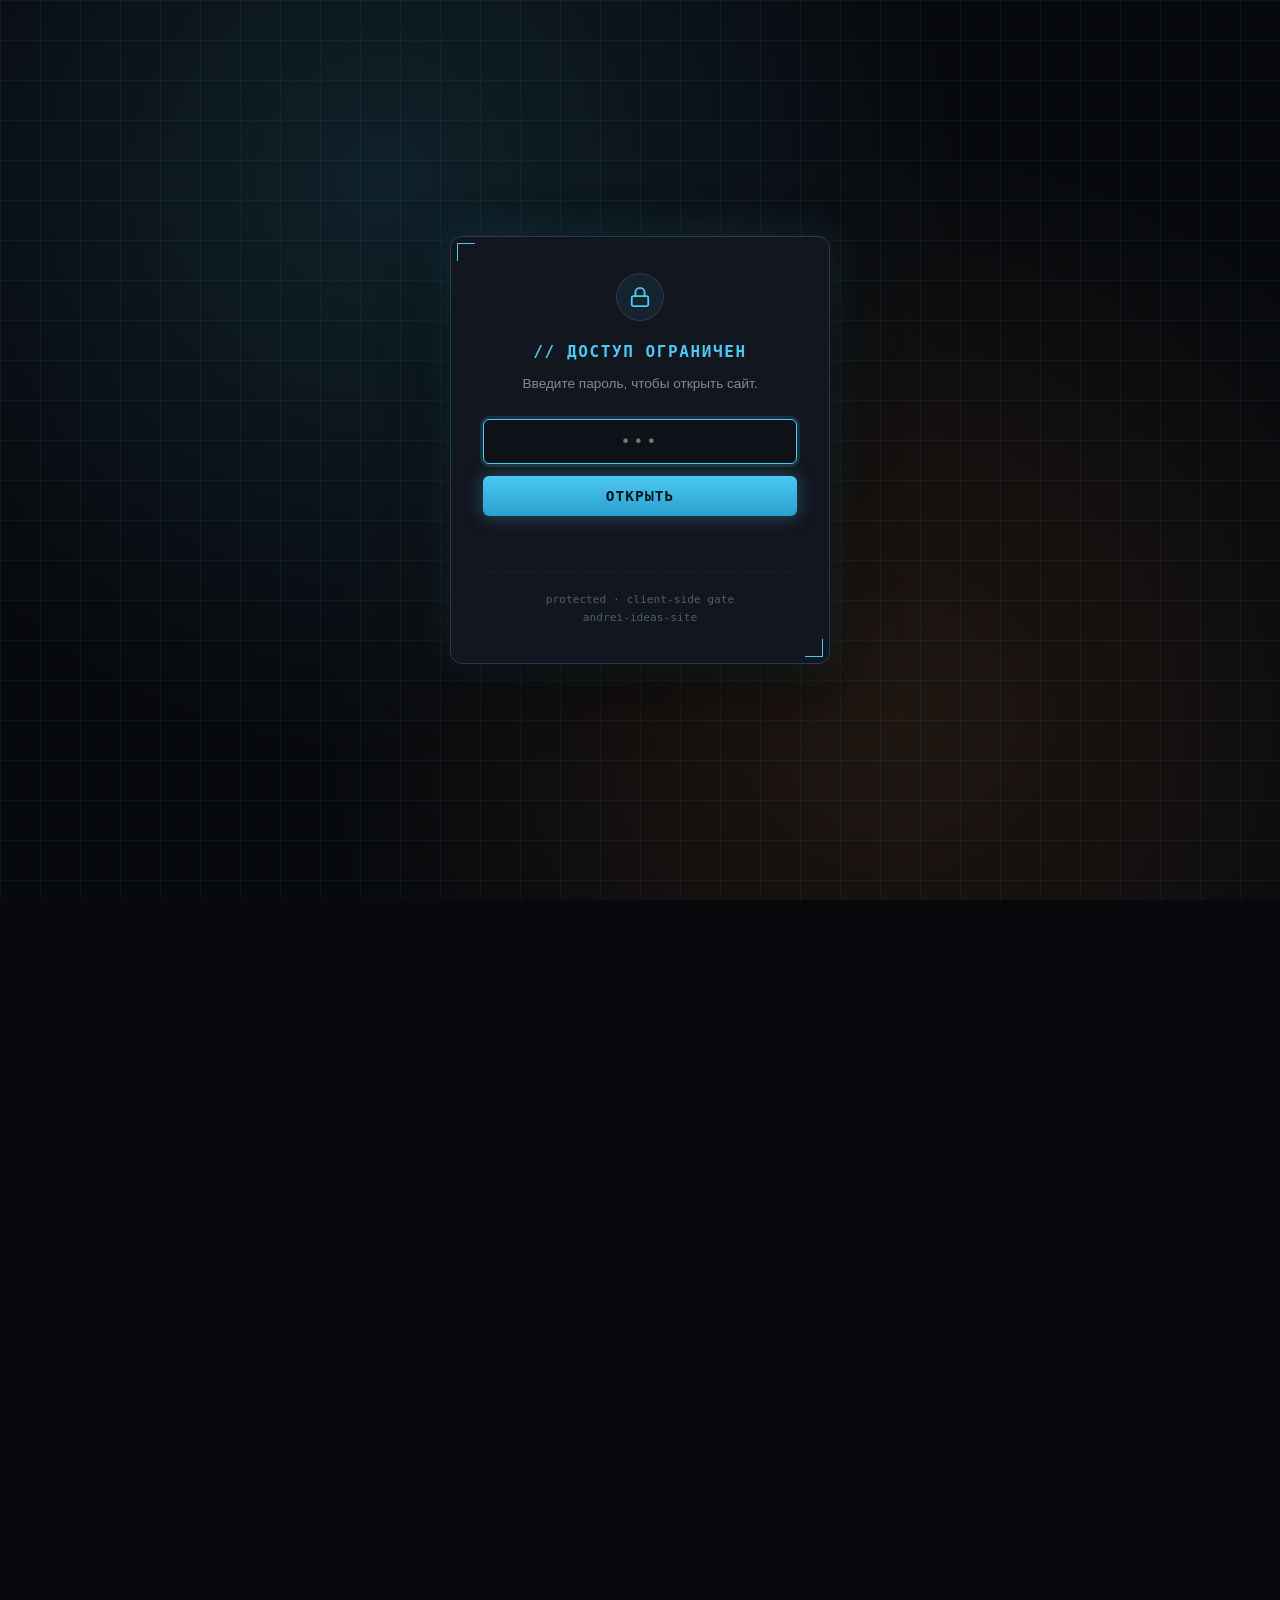
==== ideas/rubber-letters.html @ 8922880e "Initial public rubber letters site" ====
<!DOCTYPE html>
<html lang="ru">
<head>
<meta charset="UTF-8">
<meta name="viewport" content="width=device-width, initial-scale=1.0">
<title>Антивандальные резиновые световые буквы для вывесок</title>
<meta name="description" content="Изготовление белых резиновых световых букв для наружной и внутренней рекламы. Антивандальная конструкция, RGB-подсветка, разные типы резины под задачу.">
<link rel="stylesheet" href="../assets/css/main.css">
<link rel="stylesheet" href="../assets/css/lock.css">
<style>
  .product-hero { padding: 72px 24px 42px; text-align: left; }
  .product-hero .hero-inner { display: grid; grid-template-columns: minmax(0, 1.05fr) minmax(320px, .95fr); gap: 40px; align-items: center; }
  .eyebrow { font-family: var(--mono); color: var(--accent); letter-spacing: .14em; text-transform: uppercase; font-size: .78rem; margin-bottom: 18px; }
  .product-hero h1 { text-align: left; font-size: clamp(2.1rem, 5vw, 4.4rem); }
  .lead { color: var(--text-dim); font-size: 1.12rem; max-width: 720px; }
  .cta-row { display:flex; flex-wrap:wrap; gap: 12px; margin-top: 28px; }
  .btn { display:inline-flex; align-items:center; justify-content:center; padding: 12px 18px; border-radius: 10px; border: 1px solid var(--line-strong); font-family: var(--mono); font-size:.88rem; }
  .btn-primary { color:#061018; background: var(--accent); box-shadow: 0 0 26px var(--accent-glow); font-weight: 700; }
  .btn-secondary { color: var(--text); background: var(--bg-card); }
  .letter-demo { position: relative; min-height: 390px; border: 1px solid var(--line-strong); border-radius: 18px; overflow: hidden; background: radial-gradient(circle at 50% 35%, rgba(76,201,240,.22), transparent 28%), linear-gradient(145deg, #0b1119, #090b10); box-shadow: inset 0 0 60px rgba(255,255,255,.04); }
  .letter-demo::before { content:""; position:absolute; inset:0; background-image: linear-gradient(rgba(255,255,255,.04) 1px, transparent 1px), linear-gradient(90deg, rgba(255,255,255,.04) 1px, transparent 1px); background-size: 28px 28px; }
  .rubber-word { position:absolute; inset: 40px 24px auto; text-align:center; font-family: var(--mono); font-size: clamp(4rem, 11vw, 8.8rem); font-weight:900; letter-spacing: -.10em; color:#f3f6f7; text-shadow: 0 0 12px #fff, 0 0 28px #4cc9f0, 0 0 58px #8a2be2; filter: drop-shadow(0 22px 22px rgba(0,0,0,.55)); animation: hue 9s linear infinite; }
  @keyframes hue { from { filter: hue-rotate(0deg) drop-shadow(0 22px 22px rgba(0,0,0,.55)); } to { filter: hue-rotate(360deg) drop-shadow(0 22px 22px rgba(0,0,0,.55)); } }
  .impact-tags { position:absolute; left:22px; right:22px; bottom:22px; display:grid; grid-template-columns: repeat(3, 1fr); gap:10px; }
  .impact-tags span { background: rgba(7,9,13,.72); border:1px solid var(--line-strong); border-radius: 10px; padding: 10px; color: var(--text-dim); font-family: var(--mono); font-size:.78rem; text-align:center; }
  .section-kicker { color: var(--accent-2); font-family: var(--mono); font-size:.8rem; letter-spacing:.12em; text-transform:uppercase; }
  .feature-grid { display:grid; grid-template-columns: repeat(3, minmax(0,1fr)); gap:18px; }
  .feature-card, .process-card, .use-card { background: var(--bg-card); border:1px solid var(--line); border-radius: 14px; padding: 22px; }
  .feature-card h3, .process-card h3, .use-card h3 { margin-top:0; font-family: var(--mono); color: var(--text); }
  .feature-card p, .process-card p, .use-card p { color: var(--text-dim); margin-bottom:0; }
  .specs { display:grid; grid-template-columns: 1fr 1fr; gap: 18px; }
  .spec-list { list-style:none; padding:0; margin:0; }
  .spec-list li { padding: 13px 0; border-bottom:1px solid var(--line); display:flex; gap:14px; justify-content:space-between; }
  .spec-list strong { color: var(--text); }
  .spec-list span { color: var(--text-dim); text-align:right; }
  .process { counter-reset: step; display:grid; grid-template-columns: repeat(4, minmax(0,1fr)); gap:14px; }
  .process-card::before { counter-increment: step; content: "0" counter(step); display:inline-flex; color: var(--accent); font-family: var(--mono); margin-bottom: 12px; }
  .cta-panel { border:1px solid var(--accent); border-radius:18px; padding:34px; background: linear-gradient(135deg, rgba(76,201,240,.14), rgba(244,140,46,.08)); display:grid; grid-template-columns: 1fr auto; gap:24px; align-items:center; }
  .note { color: var(--text-mute); font-size:.9rem; }
  @media (max-width: 900px) { .product-hero .hero-inner, .specs, .cta-panel { grid-template-columns:1fr; } .feature-grid, .process { grid-template-columns:1fr 1fr; } }
  @media (max-width: 620px) { .feature-grid, .process, .impact-tags { grid-template-columns:1fr; } .letter-demo { min-height:420px; } .rubber-word { font-size:4.4rem; } }
</style>
</head>
<body>
<header class="hero product-hero">
  <div class="hero-corners"></div>
  <div class="hero-inner">
    <div>
      <div class="eyebrow">// наружная реклама · световые буквы · no glass</div>
      <h1>Антивандальные резиновые буквы для вывесок</h1>
      <p class="lead">Белые объёмные буквы из специальной резины с внутренней LED-подсветкой. Днём выглядят чисто и премиально, ночью могут светиться любым цветом — от фирменного белого до динамического RGB.</p>
      <p class="lead">Главное ноу-хау: мягкий или усиленный резиновый корпус вместо хрупкого пластика и стекла. Такие буквы рассчитаны выдерживать удары, град, сосульки и жёсткую уличную эксплуатацию.</p>
      <div class="cta-row">
        <a class="btn btn-primary" href="#request">Рассчитать вывеску</a>
        <a class="btn btn-secondary" href="#features">Посмотреть преимущества</a>
      </div>
    </div>
    <div class="letter-demo" aria-label="Демонстрация светящихся резиновых букв">
      <div class="rubber-word">SIGN</div>
      <div class="impact-tags">
        <span>ударостойко</span>
        <span>гибкая резина</span>
        <span>любой цвет LED</span>
      </div>
    </div>
  </div>
</header>

<nav class="quick-nav">
  <a href="../index.html">← идеи</a>
  <a href="#features">преимущества</a>
  <a href="#materials">резина</a>
  <a href="#uses">применение</a>
  <a href="#request">заявка</a>
</nav>

<main>
<section id="features">
  <div class="section-kicker">01 · почему это сильнее обычной вывески</div>
  <h2><span class="num">01</span> Антивандальная световая реклама</h2>
  <div class="feature-grid">
    <article class="feature-card"><h3>Не хрупкий акрил</h3><p>Корпус буквы не разбивается как стекло или тонкий пластик. При ударе резина гасит энергию и возвращается к форме.</p></article>
    <article class="feature-card"><h3>Защита от улицы</h3><p>Конструкция рассчитана на град, наледь, сосульки, случайные удары и жёсткий городской монтаж.</p></article>
    <article class="feature-card"><h3>Любой цвет свечения</h3><p>Белая резина работает как мягкий рассеиватель. LED-модули внутри дают белый, фирменный цвет или RGB-сценарии.</p></article>
    <article class="feature-card"><h3>Мягкая безопасность</h3><p>Можно заказать очень мягкую резину для интерьеров, детских зон, выставок и мест, где важна травмобезопасность.</p></article>
    <article class="feature-card"><h3>Индивидуальная жёсткость</h3><p>Материал подбирается под задачу: огнестойкий, мягкий, твёрдый, эластичный или растягивающийся.</p></article>
    <article class="feature-card"><h3>Не только буквы</h3><p>Из той же технологии можно делать логотипы, барельефы, цветы, головы, персонажей и объёмные рекламные формы.</p></article>
  </div>
</section>

<section id="materials">
  <div class="section-kicker">02 · материал под задачу</div>
  <h2><span class="num">02</span> Варианты резины</h2>
  <div class="specs">
    <div class="feature-card">
      <h3>Что можно настроить</h3>
      <ul class="spec-list">
        <li><strong>Цвет корпуса</strong><span>белый базовый, под светорассеивание</span></li>
        <li><strong>Подсветка</strong><span>LED / RGB / фирменный цвет</span></li>
        <li><strong>Жёсткость</strong><span>мягкая, средняя, твёрдая</span></li>
        <li><strong>Эластичность</strong><span>от упругой до тянущейся</span></li>
        <li><strong>Огнестойкость</strong><span>по отдельному заказу</span></li>
      </ul>
    </div>
    <div class="feature-card">
      <h3>Как это продаём</h3>
      <p>Это не просто «световые буквы». Это премиальная вывеска для мест, где обычная реклама быстро ломается: улица, фасад, ТЦ, входная группа, бар, магазин, детская зона, выставочный стенд.</p>
      <p class="note">Юридически и рекламно лучше подтверждать экстремальные заявления протоколами испытаний. До них безопасная формула: «рассчитаны выдерживать сильные удары и уличные нагрузки».</p>
    </div>
  </div>
</section>

<section id="uses">
  <div class="section-kicker">03 · где применять</div>
  <h2><span class="num">03</span> Форматы изделий</h2>
  <div class="feature-grid">
    <article class="use-card"><h3>Фасадные вывески</h3><p>Объёмные буквы для магазинов, кафе, салонов, пунктов выдачи и входных групп.</p></article>
    <article class="use-card"><h3>Интерьерная реклама</h3><p>Мягкие световые логотипы для ресепшена, шоурума, офиса, фотозоны или сцены.</p></article>
    <article class="use-card"><h3>Арт-объекты</h3><p>Барельефы, головы, цветы, персонажи, маскоты и любые объёмные формы по 3D-модели.</p></article>
  </div>
</section>

<section id="process">
  <div class="section-kicker">04 · производство</div>
  <h2><span class="num">04</span> Как делается заказ</h2>
  <div class="process">
    <article class="process-card"><h3>Макет</h3><p>Берём логотип, шрифт, размеры, место монтажа и требования к цвету свечения.</p></article>
    <article class="process-card"><h3>Материал</h3><p>Подбираем тип резины: мягкая, твёрдая, эластичная, огнестойкая или комбинированная.</p></article>
    <article class="process-card"><h3>Изготовление</h3><p>Формируем корпус, интегрируем LED-подсветку, проверяем равномерность свечения.</p></article>
    <article class="process-card"><h3>Монтаж</h3><p>Готовим крепёж и электрику под фасад или интерьер, даём рекомендации по эксплуатации.</p></article>
  </div>
</section>

<section id="request">
  <div class="cta-panel">
    <div>
      <div class="section-kicker">05 · заявка</div>
      <h2>Нужна вывеска, которую сложно разбить?</h2>
      <p>Пришлите слово/логотип, примерный размер, город монтажа и где будет стоять вывеска: улица или помещение. В ответ можно подготовить концепт, оценку материала и варианты свечения.</p>
    </div>
    <a class="btn btn-primary" href="mailto:example@example.com?subject=Резиновые%20световые%20буквы">Запросить расчёт</a>
  </div>
</section>
</main>

<footer>
  <div class="links">
    <a href="../index.html">на главную</a>
    <span class="gate-badge"><span class="dot"></span>prototype page</span>
  </div>
  <div>антивандальные резиновые световые буквы · концепт лендинга</div>
</footer>
<script src="../assets/js/main.js"></script>
<script src="../assets/js/lock.js"></script>
</body>
</html>
---- assets/css/main.css ----
/* ============================================================
   andrei-ideas-site — main.css
   Sci-fi / blueprint feel. Dark base, accent glow, monospace
   headers, schematic frames, technical chrome.
   ============================================================ */

:root {
  /* palette */
  --bg:           #07090d;
  --bg-elev:      #0d1118;
  --bg-card:      #11161f;
  --bg-card-hi:   #161d28;
  --line:         #1c2531;
  --line-strong:  #2a3a4f;
  --text:         #d9e2ee;
  --text-dim:     #7d8b9c;
  --text-mute:    #4f5d6e;

  /* accents */
  --accent:       #4cc9f0;          /* cyan — primary sci-fi accent */
  --accent-glow:  rgba(76, 201, 240, 0.35);
  --accent-2:     #f48c2e;          /* amber — secondary / мёbius / twist */
  --accent-2-glow:rgba(244, 140, 46, 0.30);
  --good:         #58e878;
  --warn:         #ffcc4d;

  /* type */
  --mono:         "JetBrains Mono", "SF Mono", "Menlo", "Consolas",
                  "DejaVu Sans Mono", monospace;
  --sans:         -apple-system, BlinkMacSystemFont, "Inter", "Segoe UI",
                  Roboto, Helvetica, Arial, sans-serif;

  --maxw:         1180px;
  --radius:       8px;
  --radius-lg:    12px;

  /* motion */
  --ease:         cubic-bezier(0.4, 0, 0.2, 1);
}

/* ----- reset ----- */

*, *::before, *::after { box-sizing: border-box; }
html { scroll-behavior: smooth; }

html, body {
  margin: 0; padding: 0;
  background: var(--bg);
  color: var(--text);
  font-family: var(--sans);
  font-size: 16px;
  line-height: 1.65;
  -webkit-font-smoothing: antialiased;
  text-rendering: optimizeLegibility;
}

body {
  min-height: 100vh;
  background-image:
    radial-gradient(circle at 20% 0%, rgba(76, 201, 240, 0.06) 0%, transparent 40%),
    radial-gradient(circle at 80% 100%, rgba(244, 140, 46, 0.05) 0%, transparent 40%);
  background-attachment: fixed;
}

/* blueprint grid overlay — subtle */
body::before {
  content: "";
  position: fixed;
  inset: 0;
  pointer-events: none;
  background-image:
    linear-gradient(rgba(76, 201, 240, 0.04) 1px, transparent 1px),
    linear-gradient(90deg, rgba(76, 201, 240, 0.04) 1px, transparent 1px);
  background-size: 40px 40px, 40px 40px;
  z-index: 0;
}

/* faint scanning line animation */
body::after {
  content: "";
  position: fixed;
  inset: 0;
  pointer-events: none;
  background: linear-gradient(180deg,
              transparent 0%,
              rgba(76, 201, 240, 0.03) 49.5%,
              rgba(76, 201, 240, 0.06) 50%,
              rgba(76, 201, 240, 0.03) 50.5%,
              transparent 100%);
  background-size: 100% 200vh;
  animation: scan 12s linear infinite;
  z-index: 0;
}
@keyframes scan {
  from { background-position: 0 -100vh; }
  to   { background-position: 0 100vh; }
}
@media (prefers-reduced-motion: reduce) {
  body::after { animation: none; display: none; }
}

a { color: var(--accent); text-decoration: none; }
a:hover { text-decoration: underline; }
a:focus-visible { outline: 2px solid var(--accent); outline-offset: 3px; border-radius: 3px; }

/* ============================================================
   HERO
   ============================================================ */

.hero {
  position: relative;
  z-index: 1;
  padding: 80px 24px 56px;
  border-bottom: 1px solid var(--line);
  text-align: center;
}
.hero-inner { max-width: var(--maxw); margin: 0 auto; }

.hero-corners {
  position: absolute; inset: 16px;
  pointer-events: none;
  border: 1px solid transparent;
}
.hero-corners::before,
.hero-corners::after {
  content: ""; position: absolute; width: 28px; height: 28px;
  border: 1.5px solid var(--accent);
}
.hero-corners::before { top: 0; left: 0; border-right: 0; border-bottom: 0; }
.hero-corners::after  { bottom: 0; right: 0; border-left: 0; border-top: 0; }

.hero-tag {
  display: inline-block;
  font-family: var(--mono);
  font-size: 0.78rem;
  padding: 6px 14px;
  background: var(--bg-elev);
  border: 1px solid var(--line-strong);
  border-radius: 999px;
  color: var(--accent);
  letter-spacing: 0.12em;
  text-transform: uppercase;
  margin-bottom: 24px;
  box-shadow: 0 0 20px var(--accent-glow);
}

.hero h1 {
  margin: 0 0 16px;
  font-family: var(--mono);
  font-size: clamp(2rem, 5.5vw, 3.4rem);
  font-weight: 700;
  letter-spacing: -0.02em;
  line-height: 1.05;
}
.hero h1 .accent { color: var(--accent-2); }

.hero-sub {
  max-width: 680px;
  margin: 0 auto 32px;
  color: var(--text-dim);
  font-size: 1.05rem;
}

/* stat chips */
.hero-stats {
  display: flex;
  flex-wrap: wrap;
  gap: 12px;
  justify-content: center;
  margin-bottom: 28px;
}
.stat-chip {
  display: inline-flex;
  align-items: center;
  gap: 8px;
  padding: 8px 14px;
  background: var(--bg-card);
  border: 1px solid var(--line);
  border-radius: var(--radius);
  font-family: var(--mono);
  font-size: 0.82rem;
}
.stat-chip .stat-val {
  color: var(--accent);
  font-weight: 700;
  font-size: 0.95rem;
}
.stat-chip .stat-label { color: var(--text-dim); }
.stat-chip .stat-dot {
  width: 6px; height: 6px;
  border-radius: 50%;
  background: var(--good);
  box-shadow: 0 0 8px var(--good);
  animation: pulse 2s ease-in-out infinite;
}
@keyframes pulse {
  0%, 100% { opacity: 1; }
  50%      { opacity: 0.4; }
}

.hero-meta {
  color: var(--text-mute);
  font-family: var(--mono);
  font-size: 0.78rem;
  letter-spacing: 0.05em;
}
.hero-meta .dot { opacity: 0.4; margin: 0 8px; }

/* ============================================================
   NAV
   ============================================================ */

.quick-nav {
  position: sticky;
  top: 0;
  z-index: 10;
  background: rgba(7, 9, 13, 0.85);
  backdrop-filter: blur(10px);
  border-bottom: 1px solid var(--line);
  padding: 12px 24px;
  display: flex;
  gap: 4px;
  justify-content: center;
  flex-wrap: wrap;
  font-family: var(--mono);
  font-size: 0.82rem;
}
.quick-nav a {
  color: var(--text-dim);
  padding: 6px 14px;
  border-radius: var(--radius);
  transition: color 0.15s var(--ease), background 0.15s var(--ease);
}
.quick-nav a:hover {
  color: var(--accent);
  background: var(--bg-card);
  text-decoration: none;
}
.quick-nav a.is-active {
  color: var(--accent);
  background: var(--bg-card);
}

/* ============================================================
   MAIN LAYOUT
   ============================================================ */

main {
  position: relative;
  z-index: 1;
  max-width: var(--maxw);
  margin: 0 auto;
  padding: 56px 24px;
}

section { margin-bottom: 72px; scroll-margin-top: 80px; }

section h2 {
  font-family: var(--mono);
  font-size: 0.85rem;
  letter-spacing: 0.15em;
  text-transform: uppercase;
  color: var(--text-dim);
  margin: 0 0 24px;
  display: flex;
  align-items: center;
  gap: 12px;
}
section h2 .num {
  color: var(--accent);
  font-weight: 700;
}
section h2::after {
  content: "";
  flex: 1;
  height: 1px;
  background: linear-gradient(90deg, var(--line-strong), transparent);
}

/* ============================================================
   SECTIONS
   ============================================================ */

.split-grid {
  display: grid;
  grid-template-columns: 1fr 1fr;
  gap: 24px;
}
@media (max-width: 760px) { .split-grid { grid-template-columns: 1fr; } }

.about-card {
  background: var(--bg-card);
  border: 1px solid var(--line);
  border-radius: var(--radius-lg);
  padding: 28px;
  position: relative;
}
.about-card h3 {
  margin: 0 0 12px;
  font-family: var(--mono);
  font-size: 1rem;
  color: var(--accent);
}
.about-card p { color: var(--text-dim); margin: 0; }
.about-card p + p { margin-top: 12px; }

/* project grid */
.subsection-label {
  font-family: var(--mono);
  font-size: 0.75rem;
  letter-spacing: 0.12em;
  text-transform: uppercase;
  color: var(--text-mute);
  margin: 28px 0 14px;
  display: flex;
  align-items: center;
  gap: 10px;
}
.subsection-label .count {
  background: var(--bg-card);
  border: 1px solid var(--line);
  border-radius: 999px;
  padding: 2px 8px;
  color: var(--accent);
  font-weight: 700;
}

.grid {
  display: grid;
  grid-template-columns: repeat(auto-fill, minmax(320px, 1fr));
  gap: 18px;
}

.card {
  position: relative;
  display: flex;
  flex-direction: column;
  background: var(--bg-card);
  border: 1px solid var(--line);
  border-radius: var(--radius-lg);
  overflow: hidden;
  text-decoration: none;
  color: var(--text);
  transition: transform 0.18s var(--ease),
              border-color 0.18s var(--ease),
              box-shadow 0.18s var(--ease);
}
.card::before {
  content: "";
  position: absolute;
  left: 0; top: 0; bottom: 0;
  width: 3px;
  background: linear-gradient(180deg, var(--accent), var(--accent-2));
  transform: scaleY(0);
  transform-origin: top;
  transition: transform 0.25s var(--ease);
}
.card:hover {
  transform: translateY(-3px);
  border-color: var(--line-strong);
  box-shadow: 0 8px 30px rgba(0, 0, 0, 0.5), 0 0 20px var(--accent-glow);
  text-decoration: none;
}
.card:hover::before { transform: scaleY(1); }
.card-soon { opacity: 0.45; }
.card-soon:hover { transform: none; box-shadow: none; }

.card-thumb {
  position: relative;
  height: 160px;
  background: var(--bg-elev);
  border-bottom: 1px solid var(--line);
  display: flex;
  align-items: center;
  justify-content: center;
  overflow: hidden;
}

.card-thumb svg {
  width: 80%;
  height: 80%;
  filter: drop-shadow(0 0 8px var(--accent-glow));
}

.thumb-mobius {
  background: radial-gradient(ellipse at center, rgba(76, 201, 240, 0.08), transparent 70%);
}
.thumb-bolt {
  background: radial-gradient(ellipse at center, rgba(244, 140, 46, 0.08), transparent 70%);
}

.card-body { padding: 20px; flex: 1; display: flex; flex-direction: column; }

.card-meta {
  display: flex;
  gap: 8px;
  align-items: center;
  margin-bottom: 12px;
  flex-wrap: wrap;
}
.badge {
  display: inline-block;
  font-family: var(--mono);
  font-size: 0.68rem;
  padding: 3px 8px;
  border-radius: 4px;
  letter-spacing: 0.08em;
  text-transform: uppercase;
  border: 1px solid;
}
.badge-tag    { color: var(--accent); border-color: rgba(76, 201, 240, 0.3); background: rgba(76, 201, 240, 0.08); }
.badge-status { color: var(--good);   border-color: rgba(88, 232, 120, 0.3); background: rgba(88, 232, 120, 0.08); }
.badge-soon   { color: var(--text-mute); border-color: var(--line); background: var(--bg-elev); }
.badge-complexity { color: var(--accent-2); border-color: rgba(244, 140, 46, 0.3); background: rgba(244, 140, 46, 0.08); }

.card h3 {
  margin: 0 0 8px;
  font-family: var(--mono);
  font-size: 1.05rem;
  color: var(--text);
}
.card p { margin: 0; color: var(--text-dim); font-size: 0.9rem; flex: 1; }
.card-foot {
  margin-top: 16px;
  padding-top: 14px;
  border-top: 1px dashed var(--line);
  display: flex;
  justify-content: space-between;
  align-items: center;
  font-family: var(--mono);
  font-size: 0.78rem;
  color: var(--text-mute);
}
.card-foot .arrow {
  color: var(--accent);
  transition: transform 0.2s var(--ease);
}
.card:hover .card-foot .arrow { transform: translateX(4px); }

/* ============================================================
   PROSE
   ============================================================ */

.prose p { margin: 0 0 12px; color: var(--text-dim); }
.prose ul { color: var(--text-dim); padding-left: 20px; }
.prose li { margin-bottom: 6px; }
.prose strong { color: var(--text); }
.prose code {
  font-family: var(--mono);
  background: var(--bg-elev);
  border: 1px solid var(--line);
  padding: 1px 6px;
  border-radius: 4px;
  font-size: 0.88em;
  color: var(--accent);
}

/* ============================================================
   BOLT PAGE
   ============================================================ */

.breadcrumbs {
  font-family: var(--mono);
  font-size: 0.78rem;
  color: var(--text-mute);
  margin-bottom: 20px;
}
.breadcrumbs a { color: var(--text-dim); }
.breadcrumbs a:hover { color: var(--accent); text-decoration: none; }

.h1-page {
  font-family: var(--mono);
  font-size: clamp(1.6rem, 4vw, 2.4rem);
  margin: 0 0 8px;
  letter-spacing: -0.02em;
}
.h1-page .accent { color: var(--accent-2); }

.subtitle {
  color: var(--text-dim);
  font-size: 0.95rem;
  margin: 0 0 28px;
  max-width: 640px;
}

.meta-bar {
  display: flex;
  gap: 10px;
  flex-wrap: wrap;
  margin-bottom: 28px;
  font-family: var(--mono);
  font-size: 0.78rem;
  color: var(--text-dim);
}
.meta-chip {
  padding: 4px 10px;
  background: var(--bg-card);
  border: 1px solid var(--line);
  border-radius: 4px;
}

.switcher {
  display: inline-flex;
  background: var(--bg-elev);
  border: 1px solid var(--line-strong);
  border-radius: var(--radius);
  padding: 4px;
  margin-bottom: 16px;
  position: relative;
}
.switcher button {
  background: transparent;
  color: var(--text-dim);
  border: 0;
  padding: 10px 22px;
  font-size: 0.9rem;
  cursor: pointer;
  border-radius: 5px;
  font-family: var(--mono);
  letter-spacing: 0.05em;
  position: relative;
  transition: color 0.15s var(--ease);
}
.switcher button:not(.active):hover { color: var(--text); }
.switcher button.active {
  background: linear-gradient(180deg, var(--accent), #2a9fcf);
  color: #04141d;
  font-weight: 700;
  box-shadow: 0 0 18px var(--accent-glow);
}
.switcher-hint {
  display: inline-block;
  margin-left: 14px;
  font-family: var(--mono);
  font-size: 0.72rem;
  color: var(--text-mute);
  vertical-align: middle;
}
.switcher-hint kbd {
  background: var(--bg-elev);
  border: 1px solid var(--line);
  border-radius: 3px;
  padding: 1px 5px;
  font-family: inherit;
  font-size: 0.85em;
  color: var(--accent);
}

.view { display: none; }
.view.active { display: block; }

/* schematic frame for SVG embeds */
.stage {
  position: relative;
  background: #fafbfc;
  border-radius: var(--radius-lg);
  border: 1px solid var(--line-strong);
  padding: 28px;
  display: flex;
  align-items: center;
  justify-content: center;
  min-height: 360px;
  overflow: hidden;
}
.stage::before,
.stage::after {
  content: "";
  position: absolute;
  width: 22px; height: 22px;
  border: 1.5px solid var(--accent);
  opacity: 0.4;
}
.stage::before { top: 8px; left: 8px;   border-right: 0; border-bottom: 0; }
.stage::after  { bottom: 8px; right: 8px; border-left: 0; border-top: 0; }

.stage svg, .stage img {
  max-width: 100%;
  height: auto;
  display: block;
}

.stage-expand {
  position: absolute;
  top: 12px;
  right: 12px;
  background: rgba(7, 9, 13, 0.7);
  border: 1px solid var(--line-strong);
  color: var(--accent);
  padding: 6px 12px;
  border-radius: 4px;
  cursor: pointer;
  font-family: var(--mono);
  font-size: 0.72rem;
  opacity: 0;
  transition: opacity 0.15s var(--ease);
}
.stage:hover .stage-expand { opacity: 1; }

.note {
  margin-top: 20px;
  padding: 14px 18px;
  background: var(--bg-card);
  border-left: 3px solid var(--accent);
  border-radius: 4px;
  color: var(--text-dim);
  font-size: 0.9rem;
}
.note strong { color: var(--text); font-family: var(--mono); }

/* fullscreen overlay */
.fs-overlay {
  position: fixed;
  inset: 0;
  background: rgba(0, 0, 0, 0.92);
  z-index: 100;
  display: none;
  align-items: center;
  justify-content: center;
  padding: 4vh 4vw;
}
.fs-overlay.is-open { display: flex; }
.fs-overlay img,
.fs-overlay svg {
  max-width: 100%;
  max-height: 100%;
  object-fit: contain;
}
.fs-close {
  position: absolute;
  top: 16px;
  right: 16px;
  background: var(--bg-card);
  border: 1px solid var(--line-strong);
  color: var(--text);
  padding: 8px 14px;
  border-radius: 4px;
  cursor: pointer;
  font-family: var(--mono);
  font-size: 0.85rem;
}

/* ============================================================
   FOOTER
   ============================================================ */

footer {
  position: relative;
  z-index: 1;
  border-top: 1px solid var(--line);
  padding: 32px 24px;
  text-align: center;
  color: var(--text-mute);
  font-family: var(--mono);
  font-size: 0.78rem;
  line-height: 1.8;
}
footer .links a { margin: 0 8px; color: var(--text-dim); }
footer .links a:hover { color: var(--accent); text-decoration: none; }
footer .commit { color: var(--accent); }

/* ============================================================
   RESPONSIVE
   ============================================================ */

@media (max-width: 640px) {
  .hero { padding: 56px 16px 40px; }
  main  { padding: 40px 16px; }
  .grid { grid-template-columns: 1fr; }
  .card-thumb { height: 130px; }
  .stat-chip { font-size: 0.75rem; padding: 6px 10px; }
}
---- assets/css/lock.css ----
/* ============================================================
   andrei-ideas-site — lock.css
   Password gate for the whole site. Pairs with lock.js.
   The gate is client-side: stops casual viewers, not motivated
   scrapers. (Honest scope-limit per msgId 411.)
   ============================================================ */

/* prevent body scroll while locked */
html.is-locked, html.is-locked body {
  overflow: hidden !important;
  height: 100% !important;
}

/* The lock overlay covers everything behind #app */
.lock-overlay {
  position: fixed;
  inset: 0;
  z-index: 9999;
  display: flex;
  align-items: center;
  justify-content: center;
  padding: 24px;
  background:
    radial-gradient(circle at 30% 20%, rgba(76, 201, 240, 0.12) 0%, transparent 50%),
    radial-gradient(circle at 70% 80%, rgba(244, 140, 46, 0.10) 0%, transparent 50%),
    var(--bg);
}

/* hide while authenticated */
html:not(.is-locked) .lock-overlay { display: none; }

/* blueprint grid matches main.css — slightly stronger here */
.lock-overlay::before {
  content: "";
  position: absolute; inset: 0;
  background-image:
    linear-gradient(rgba(76, 201, 240, 0.06) 1px, transparent 1px),
    linear-gradient(90deg, rgba(76, 201, 240, 0.06) 1px, transparent 1px);
  background-size: 40px 40px;
  pointer-events: none;
}

.lock-card {
  position: relative;
  background: var(--bg-card);
  border: 1px solid var(--line-strong);
  border-radius: 12px;
  padding: 36px 32px;
  width: 100%;
  max-width: 380px;
  box-shadow:
    0 20px 60px rgba(0, 0, 0, 0.5),
    0 0 40px rgba(76, 201, 240, 0.15);
  animation: lockAppear 0.4s var(--ease, ease-out);
}
@keyframes lockAppear {
  from { opacity: 0; transform: translateY(8px) scale(0.98); }
  to   { opacity: 1; transform: translateY(0) scale(1); }
}

.lock-corners {
  position: absolute;
  inset: 6px;
  pointer-events: none;
}
.lock-corners::before,
.lock-corners::after {
  content: ""; position: absolute; width: 18px; height: 18px;
  border: 1.5px solid var(--accent);
}
.lock-corners::before { top: 0; left: 0; border-right: 0; border-bottom: 0; }
.lock-corners::after  { bottom: 0; right: 0; border-left: 0; border-top: 0; }

.lock-icon {
  width: 48px; height: 48px;
  margin: 0 auto 18px;
  display: flex; align-items: center; justify-content: center;
  border-radius: 50%;
  background: rgba(76, 201, 240, 0.08);
  border: 1px solid var(--line-strong);
  color: var(--accent);
}

.lock-title {
  font-family: var(--mono);
  font-size: 1rem;
  letter-spacing: 0.1em;
  text-transform: uppercase;
  text-align: center;
  margin: 0 0 8px;
  color: var(--accent);
}

.lock-subtitle {
  text-align: center;
  font-size: 0.85rem;
  color: var(--text-dim);
  margin: 0 0 24px;
}

.lock-form {
  display: flex;
  flex-direction: column;
  gap: 12px;
}

.lock-input {
  background: var(--bg-elev);
  border: 1px solid var(--line-strong);
  color: var(--text);
  font-family: var(--mono);
  font-size: 1rem;
  padding: 12px 14px;
  border-radius: 6px;
  outline: none;
  letter-spacing: 0.2em;
  text-align: center;
  transition: border-color 0.15s var(--ease, ease-out),
              box-shadow 0.15s var(--ease, ease-out);
}
.lock-input:focus {
  border-color: var(--accent);
  box-shadow: 0 0 0 3px rgba(76, 201, 240, 0.15);
}

.lock-input.is-error {
  border-color: #ff6b6b;
  box-shadow: 0 0 0 3px rgba(255, 107, 107, 0.15);
}

.lock-submit {
  background: linear-gradient(180deg, var(--accent), #2a9fcf);
  color: #04141d;
  border: 0;
  padding: 12px;
  font-family: var(--mono);
  font-size: 0.9rem;
  font-weight: 700;
  letter-spacing: 0.08em;
  text-transform: uppercase;
  border-radius: 6px;
  cursor: pointer;
  box-shadow: 0 0 18px rgba(76, 201, 240, 0.35);
  transition: transform 0.1s var(--ease, ease-out),
              box-shadow 0.15s var(--ease, ease-out);
}
.lock-submit:hover { transform: translateY(-1px); }
.lock-submit:active { transform: translateY(0); }

.lock-error {
  color: #ff6b6b;
  font-family: var(--mono);
  font-size: 0.78rem;
  text-align: center;
  margin: 4px 0 0;
  min-height: 18px;
  opacity: 0;
  transition: opacity 0.15s var(--ease, ease-out);
}
.lock-error.is-visible { opacity: 1; }

.lock-card.is-shaking {
  animation: lockShake 0.4s var(--ease, ease-out);
}
@keyframes lockShake {
  0%, 100%     { transform: translateX(0); }
  20%, 60%     { transform: translateX(-8px); }
  40%, 80%     { transform: translateX(8px); }
}

.lock-footer {
  margin-top: 22px;
  padding-top: 18px;
  border-top: 1px dashed var(--line);
  font-family: var(--mono);
  font-size: 0.7rem;
  color: var(--text-mute);
  text-align: center;
  line-height: 1.6;
}

/* gate badge in page footer */
.gate-badge {
  display: inline-flex;
  align-items: center;
  gap: 6px;
  margin-left: 12px;
  padding: 3px 9px;
  background: rgba(76, 201, 240, 0.08);
  border: 1px solid rgba(76, 201, 240, 0.3);
  border-radius: 999px;
  font-family: var(--mono);
  font-size: 0.68rem;
  color: var(--accent);
  letter-spacing: 0.08em;
  text-transform: uppercase;
  vertical-align: middle;
}
.gate-badge .dot {
  width: 5px; height: 5px;
  border-radius: 50%;
  background: var(--good);
  box-shadow: 0 0 6px var(--good);
}
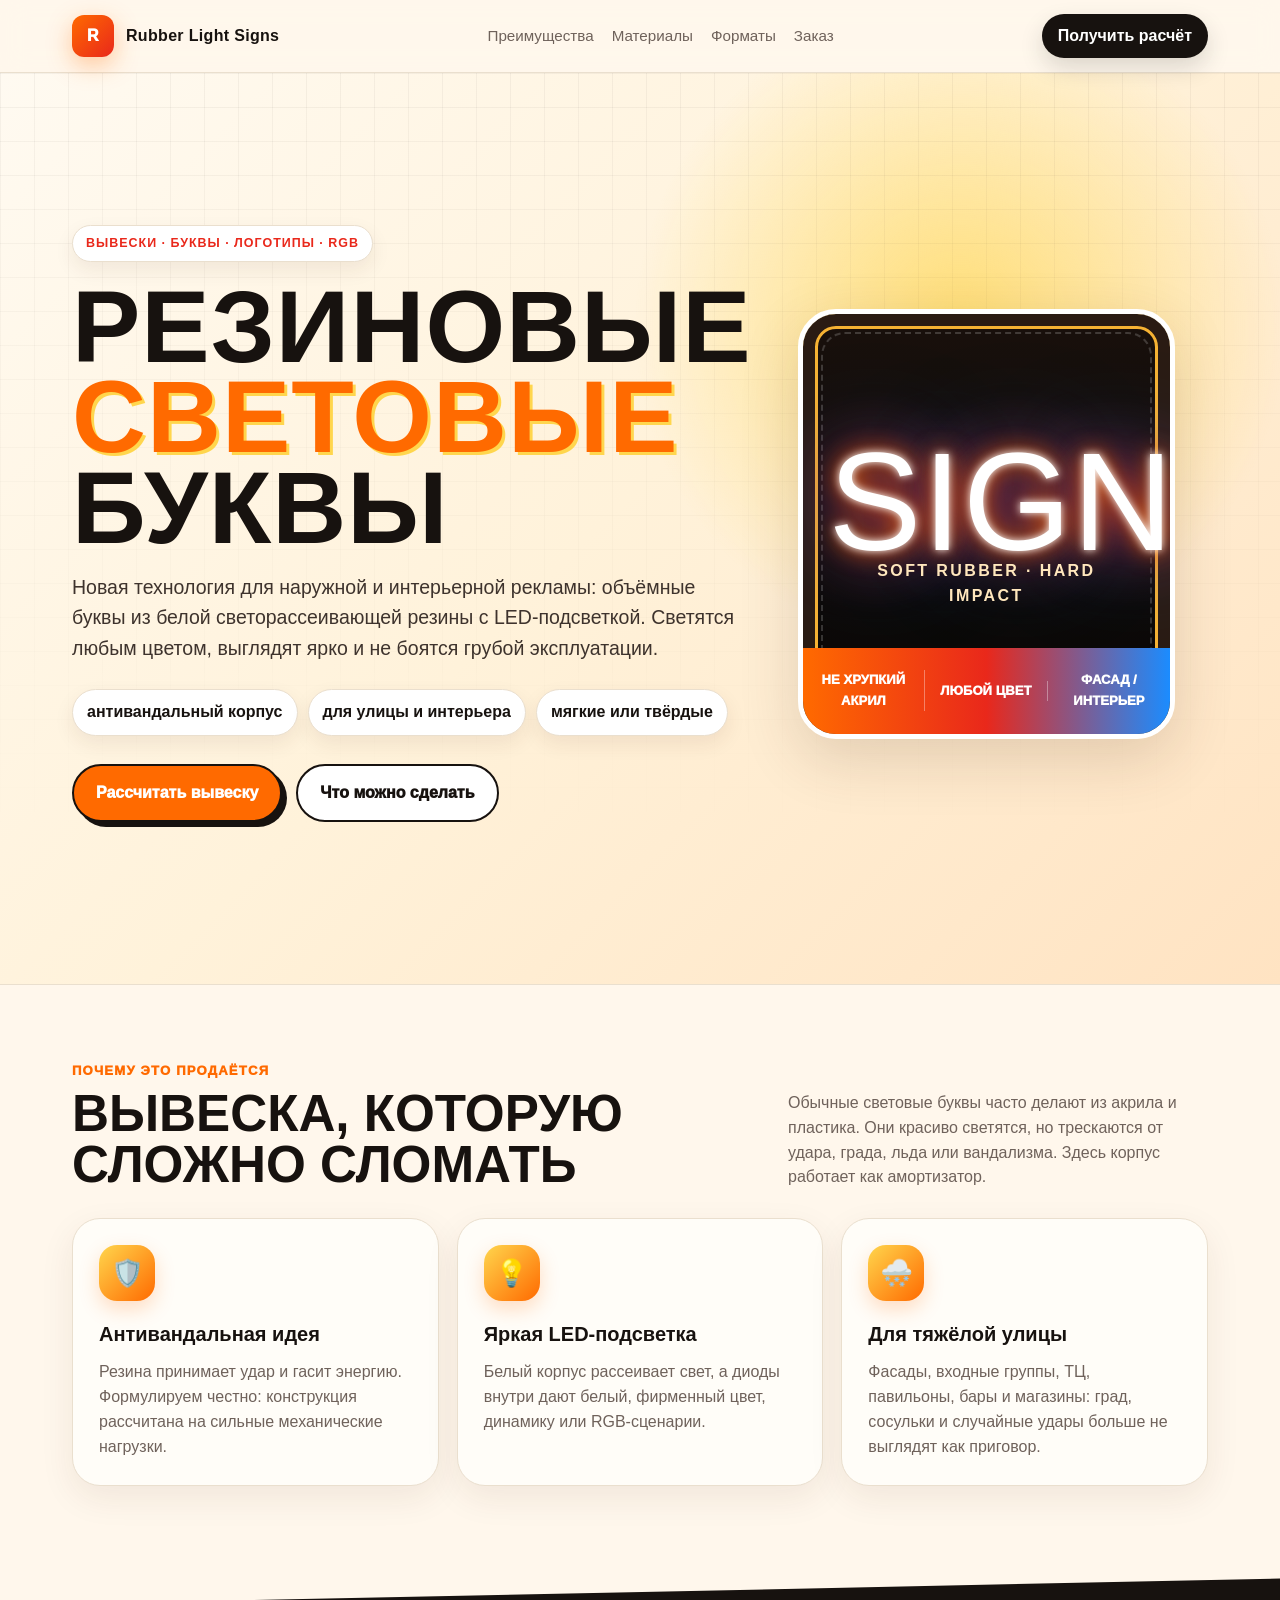
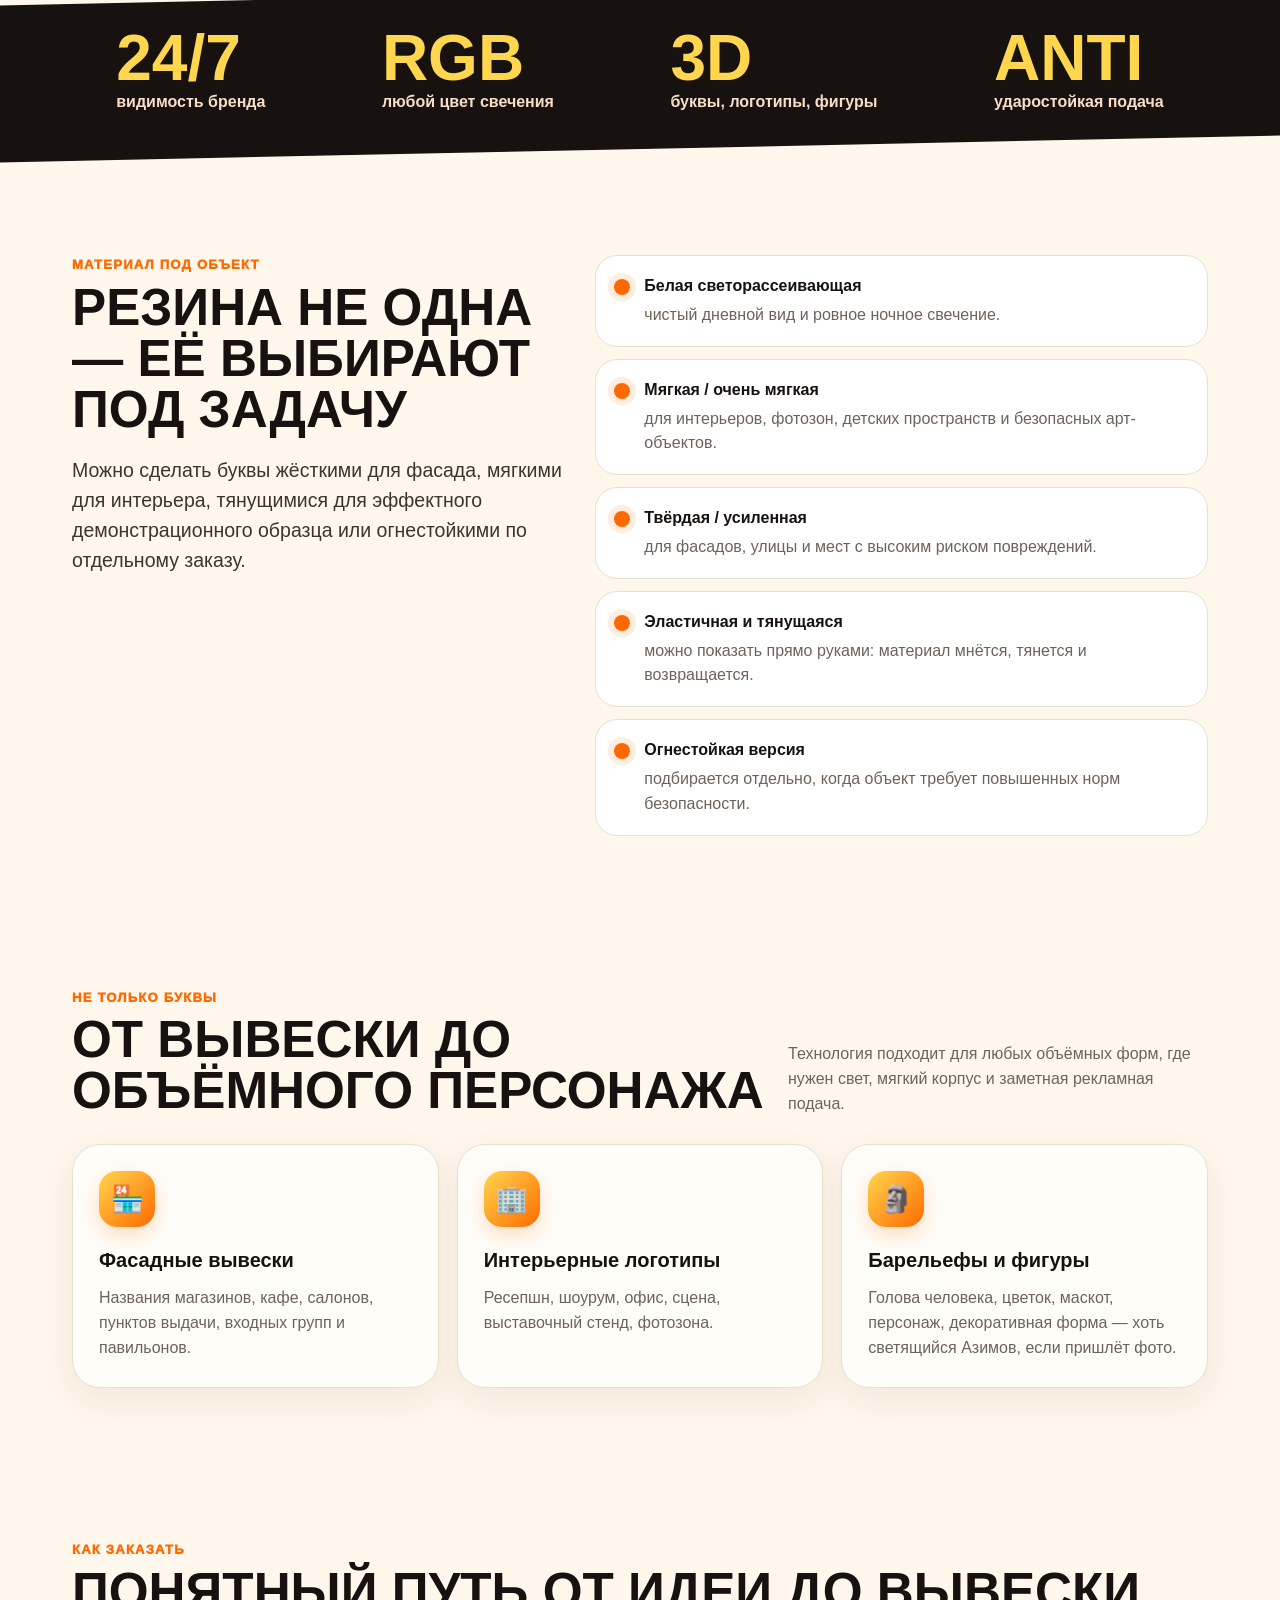
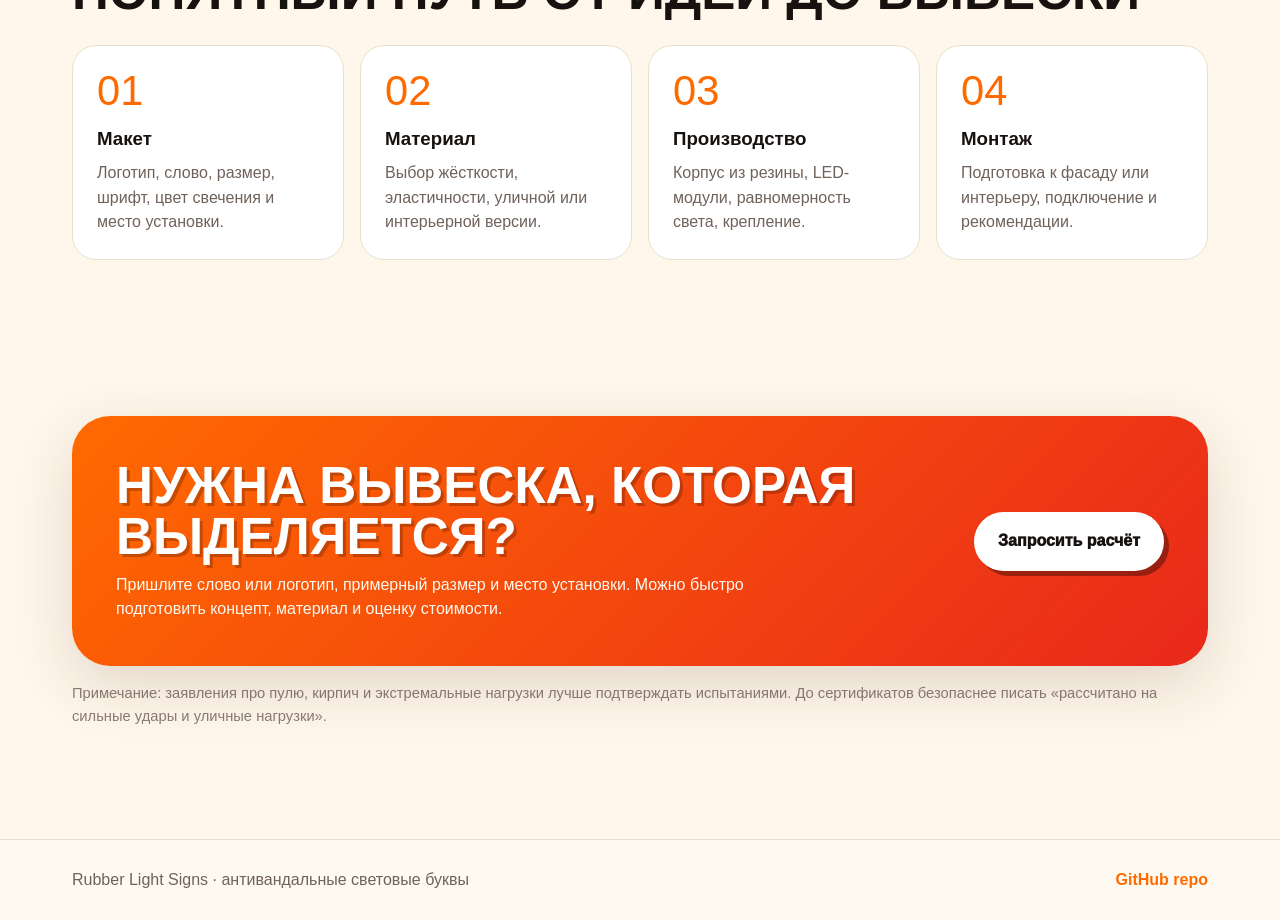
==== commit 77fbb77a: "Restyle landing page for sign business" ====
--- a/ideas/rubber-letters.html
+++ b/ideas/rubber-letters.html
@@ -3,154 +3,111 @@
 <head>
 <meta charset="UTF-8">
 <meta name="viewport" content="width=device-width, initial-scale=1.0">
-<title>Антивандальные резиновые световые буквы для вывесок</title>
-<meta name="description" content="Изготовление белых резиновых световых букв для наружной и внутренней рекламы. Антивандальная конструкция, RGB-подсветка, разные типы резины под задачу.">
-<link rel="stylesheet" href="../assets/css/main.css">
-<link rel="stylesheet" href="../assets/css/lock.css">
+<title>Резиновые световые буквы для вывесок | Антивандальная наружная реклама</title>
+<meta name="description" content="Изготовление антивандальных резиновых световых букв для фасадных вывесок, интерьерной рекламы, логотипов и объёмных арт-объектов.">
 <style>
-  .product-hero { padding: 72px 24px 42px; text-align: left; }
-  .product-hero .hero-inner { display: grid; grid-template-columns: minmax(0, 1.05fr) minmax(320px, .95fr); gap: 40px; align-items: center; }
-  .eyebrow { font-family: var(--mono); color: var(--accent); letter-spacing: .14em; text-transform: uppercase; font-size: .78rem; margin-bottom: 18px; }
-  .product-hero h1 { text-align: left; font-size: clamp(2.1rem, 5vw, 4.4rem); }
-  .lead { color: var(--text-dim); font-size: 1.12rem; max-width: 720px; }
-  .cta-row { display:flex; flex-wrap:wrap; gap: 12px; margin-top: 28px; }
-  .btn { display:inline-flex; align-items:center; justify-content:center; padding: 12px 18px; border-radius: 10px; border: 1px solid var(--line-strong); font-family: var(--mono); font-size:.88rem; }
-  .btn-primary { color:#061018; background: var(--accent); box-shadow: 0 0 26px var(--accent-glow); font-weight: 700; }
-  .btn-secondary { color: var(--text); background: var(--bg-card); }
-  .letter-demo { position: relative; min-height: 390px; border: 1px solid var(--line-strong); border-radius: 18px; overflow: hidden; background: radial-gradient(circle at 50% 35%, rgba(76,201,240,.22), transparent 28%), linear-gradient(145deg, #0b1119, #090b10); box-shadow: inset 0 0 60px rgba(255,255,255,.04); }
-  .letter-demo::before { content:""; position:absolute; inset:0; background-image: linear-gradient(rgba(255,255,255,.04) 1px, transparent 1px), linear-gradient(90deg, rgba(255,255,255,.04) 1px, transparent 1px); background-size: 28px 28px; }
-  .rubber-word { position:absolute; inset: 40px 24px auto; text-align:center; font-family: var(--mono); font-size: clamp(4rem, 11vw, 8.8rem); font-weight:900; letter-spacing: -.10em; color:#f3f6f7; text-shadow: 0 0 12px #fff, 0 0 28px #4cc9f0, 0 0 58px #8a2be2; filter: drop-shadow(0 22px 22px rgba(0,0,0,.55)); animation: hue 9s linear infinite; }
-  @keyframes hue { from { filter: hue-rotate(0deg) drop-shadow(0 22px 22px rgba(0,0,0,.55)); } to { filter: hue-rotate(360deg) drop-shadow(0 22px 22px rgba(0,0,0,.55)); } }
-  .impact-tags { position:absolute; left:22px; right:22px; bottom:22px; display:grid; grid-template-columns: repeat(3, 1fr); gap:10px; }
-  .impact-tags span { background: rgba(7,9,13,.72); border:1px solid var(--line-strong); border-radius: 10px; padding: 10px; color: var(--text-dim); font-family: var(--mono); font-size:.78rem; text-align:center; }
-  .section-kicker { color: var(--accent-2); font-family: var(--mono); font-size:.8rem; letter-spacing:.12em; text-transform:uppercase; }
-  .feature-grid { display:grid; grid-template-columns: repeat(3, minmax(0,1fr)); gap:18px; }
-  .feature-card, .process-card, .use-card { background: var(--bg-card); border:1px solid var(--line); border-radius: 14px; padding: 22px; }
-  .feature-card h3, .process-card h3, .use-card h3 { margin-top:0; font-family: var(--mono); color: var(--text); }
-  .feature-card p, .process-card p, .use-card p { color: var(--text-dim); margin-bottom:0; }
-  .specs { display:grid; grid-template-columns: 1fr 1fr; gap: 18px; }
-  .spec-list { list-style:none; padding:0; margin:0; }
-  .spec-list li { padding: 13px 0; border-bottom:1px solid var(--line); display:flex; gap:14px; justify-content:space-between; }
-  .spec-list strong { color: var(--text); }
-  .spec-list span { color: var(--text-dim); text-align:right; }
-  .process { counter-reset: step; display:grid; grid-template-columns: repeat(4, minmax(0,1fr)); gap:14px; }
-  .process-card::before { counter-increment: step; content: "0" counter(step); display:inline-flex; color: var(--accent); font-family: var(--mono); margin-bottom: 12px; }
-  .cta-panel { border:1px solid var(--accent); border-radius:18px; padding:34px; background: linear-gradient(135deg, rgba(76,201,240,.14), rgba(244,140,46,.08)); display:grid; grid-template-columns: 1fr auto; gap:24px; align-items:center; }
-  .note { color: var(--text-mute); font-size:.9rem; }
-  @media (max-width: 900px) { .product-hero .hero-inner, .specs, .cta-panel { grid-template-columns:1fr; } .feature-grid, .process { grid-template-columns:1fr 1fr; } }
-  @media (max-width: 620px) { .feature-grid, .process, .impact-tags { grid-template-columns:1fr; } .letter-demo { min-height:420px; } .rubber-word { font-size:4.4rem; } }
+:root{
+  --ink:#17120f; --muted:#6f625b; --cream:#fff7ec; --paper:#fffdf8; --orange:#ff6a00; --red:#e9281b; --yellow:#ffd64d; --blue:#1b8cff; --green:#16a34a; --line:#eadfce; --shadow:0 20px 60px rgba(74,42,20,.16); --radius:28px;
+  --sans:Inter, Arial, Helvetica, sans-serif; --display:Impact, Haettenschweiler, "Arial Narrow Bold", sans-serif;
+}
+*{box-sizing:border-box} html{scroll-behavior:smooth} body{margin:0;background:var(--cream);color:var(--ink);font-family:var(--sans);line-height:1.55} a{color:inherit;text-decoration:none}.wrap{max-width:1180px;margin:0 auto;padding:0 22px}
+.topbar{position:sticky;top:0;z-index:20;background:rgba(255,247,236,.88);backdrop-filter:blur(14px);border-bottom:1px solid var(--line)}.topbar .wrap{height:72px;display:flex;align-items:center;justify-content:space-between;gap:20px}.brand{display:flex;align-items:center;gap:12px;font-weight:900;letter-spacing:.02em}.brand-mark{width:42px;height:42px;border-radius:12px;background:linear-gradient(135deg,var(--orange),var(--red));box-shadow:0 8px 24px rgba(255,106,0,.34);display:grid;place-items:center;color:#fff;font-weight:1000}.nav{display:flex;gap:18px;color:var(--muted);font-size:.95rem}.phone{padding:10px 16px;border-radius:999px;background:var(--ink);color:white;font-weight:800;box-shadow:0 10px 24px rgba(0,0,0,.14)}
+.hero{position:relative;overflow:hidden;background:radial-gradient(circle at 75% 28%, rgba(255,214,77,.70), transparent 28%),linear-gradient(135deg,#fffaf1 0%,#fff2da 48%,#ffe3c2 100%);border-bottom:1px solid var(--line)}.hero::before{content:"";position:absolute;inset:0;background-image:linear-gradient(90deg,rgba(23,18,15,.045) 1px,transparent 1px),linear-gradient(rgba(23,18,15,.045) 1px,transparent 1px);background-size:34px 34px;mask-image:linear-gradient(to bottom,#000,transparent 85%)}.hero-grid{position:relative;display:grid;grid-template-columns:1fr .92fr;gap:46px;align-items:center;padding:76px 22px 86px}.eyebrow{display:inline-flex;gap:8px;align-items:center;padding:8px 13px;border-radius:999px;background:white;border:1px solid var(--line);font-weight:900;color:var(--red);text-transform:uppercase;font-size:.78rem;letter-spacing:.08em;box-shadow:0 8px 20px rgba(74,42,20,.08)}h1{margin:20px 0 16px;font-family:var(--display);font-size:clamp(3.1rem,8vw,7.2rem);line-height:.88;letter-spacing:.01em;text-transform:uppercase}.hero h1 span{color:var(--orange);text-shadow:3px 3px 0 var(--yellow)}.lead{max-width:680px;font-size:1.22rem;color:#3e332d}.proofs{display:flex;flex-wrap:wrap;gap:10px;margin:26px 0}.proofs span{background:#fff;border:1px solid var(--line);border-radius:999px;padding:10px 14px;font-weight:800;box-shadow:0 8px 20px rgba(74,42,20,.08)}.cta-row{display:flex;flex-wrap:wrap;gap:14px;margin-top:28px}.btn{display:inline-flex;align-items:center;justify-content:center;border-radius:999px;padding:15px 22px;font-weight:1000;border:2px solid var(--ink);transition:.18s transform,.18s box-shadow}.btn:hover{transform:translateY(-2px);box-shadow:0 14px 30px rgba(0,0,0,.14)}.btn-primary{background:var(--orange);color:#fff;box-shadow:5px 5px 0 var(--ink)}.btn-secondary{background:#fff;color:var(--ink)}
+.signboard{position:relative;min-height:430px;border-radius:38px;background:linear-gradient(180deg,#19100c,#080605);box-shadow:var(--shadow),inset 0 0 0 12px #2a1b13,inset 0 0 0 15px #f6b233;overflow:hidden;border:5px solid #fff}.signboard::before{content:"";position:absolute;inset:18px;border:2px dashed rgba(255,255,255,.18);border-radius:24px}.big-sign{position:absolute;left:26px;right:26px;top:80px;text-align:center;font-family:var(--display);font-size:clamp(4.6rem,12vw,8.7rem);letter-spacing:.01em;color:#fff;text-shadow:0 0 8px #fff,0 0 24px #ff6a00,0 0 60px #ff1744,0 0 100px #1b8cff;animation:neon 6s linear infinite}.subtitle-sign{position:absolute;left:34px;right:34px;top:245px;text-align:center;color:#ffe7bd;font-weight:900;letter-spacing:.15em;text-transform:uppercase}.shop-window{position:absolute;left:0;right:0;bottom:0;height:86px;background:linear-gradient(90deg,#ff6a00,#e9281b,#1b8cff);display:grid;grid-template-columns:repeat(3,1fr);align-items:center;color:#fff;font-weight:1000;text-align:center;text-transform:uppercase;font-size:.82rem}.shop-window span{border-right:1px solid rgba(255,255,255,.35);padding:0 8px}.shop-window span:last-child{border:0}@keyframes neon{0%,100%{filter:hue-rotate(0deg)}50%{filter:hue-rotate(120deg)}}
+section{padding:76px 0}.section-head{display:flex;align-items:end;justify-content:space-between;gap:24px;margin-bottom:28px}.kicker{font-weight:1000;color:var(--orange);text-transform:uppercase;letter-spacing:.09em;font-size:.82rem}h2{margin:6px 0 0;font-size:clamp(2rem,4vw,3.7rem);line-height:1;font-family:var(--display);text-transform:uppercase}.section-head p{max-width:420px;color:var(--muted);margin:0}.cards{display:grid;grid-template-columns:repeat(3,1fr);gap:18px}.card{background:var(--paper);border:1px solid var(--line);border-radius:var(--radius);padding:26px;box-shadow:0 12px 34px rgba(74,42,20,.08)}.icon{width:56px;height:56px;border-radius:18px;background:linear-gradient(135deg,var(--yellow),var(--orange));display:grid;place-items:center;font-size:1.65rem;margin-bottom:18px;box-shadow:0 8px 20px rgba(255,106,0,.22)}.card h3{margin:0 0 10px;font-size:1.25rem}.card p{margin:0;color:var(--muted)}
+.strip{background:var(--ink);color:white;transform:skewY(-1.2deg);margin:30px 0}.strip .wrap{transform:skewY(1.2deg);padding-top:34px;padding-bottom:34px;display:flex;gap:28px;align-items:center;justify-content:space-around;flex-wrap:wrap}.strip strong{font-family:var(--display);font-size:clamp(2rem,5vw,4.2rem);color:var(--yellow);line-height:1}.strip span{color:#f7dfc7;font-weight:800}.materials{display:grid;grid-template-columns:.9fr 1.1fr;gap:22px}.material-list{display:grid;gap:12px}.material{display:flex;gap:14px;align-items:flex-start;background:white;border:1px solid var(--line);border-radius:22px;padding:18px}.dot{width:16px;height:16px;border-radius:50%;background:var(--orange);box-shadow:0 0 0 6px rgba(255,106,0,.12);flex:0 0 auto;margin-top:5px}.material b{display:block;margin-bottom:4px}.material span{color:var(--muted)}.showcase{border-radius:var(--radius);background:linear-gradient(135deg,#fff,#fff0d6);border:1px solid var(--line);padding:28px;box-shadow:var(--shadow)}.showcase svg{width:100%;height:auto;display:block}.process{display:grid;grid-template-columns:repeat(4,1fr);gap:16px;counter-reset:step}.step{background:#fff;border:1px solid var(--line);border-radius:24px;padding:24px}.step:before{counter-increment:step;content:"0" counter(step);font-family:var(--display);font-size:2.6rem;color:var(--orange);display:block;line-height:1}.step h3{margin:12px 0 8px}.step p{color:var(--muted);margin:0}.cta{padding:80px 0 96px}.cta-box{position:relative;overflow:hidden;border-radius:38px;background:linear-gradient(135deg,var(--orange),var(--red));color:#fff;padding:44px;box-shadow:var(--shadow);display:grid;grid-template-columns:1fr auto;gap:24px;align-items:center}.cta-box h2{margin:0 0 10px;text-shadow:3px 3px 0 rgba(0,0,0,.22)}.cta-box p{margin:0;max-width:680px;color:#fff8ef}.cta-box .btn{background:white;color:var(--ink);border-color:white;box-shadow:5px 5px 0 rgba(0,0,0,.35)}.fineprint{margin-top:16px;color:#8c7c73;font-size:.92rem}footer{border-top:1px solid var(--line);padding:28px 0;color:var(--muted);background:#fffaf1}.foot{display:flex;justify-content:space-between;gap:18px;flex-wrap:wrap}.foot a{font-weight:900;color:var(--orange)}
+@media(max-width:920px){.hero-grid,.materials,.cta-box{grid-template-columns:1fr}.nav{display:none}.cards{grid-template-columns:1fr 1fr}.process{grid-template-columns:1fr 1fr}.section-head{display:block}.section-head p{margin-top:14px}.signboard{min-height:360px}.subtitle-sign{top:220px}}@media(max-width:620px){.topbar .wrap{height:auto;padding-top:12px;padding-bottom:12px;align-items:flex-start;flex-direction:column}.phone{width:100%;text-align:center}.cards,.process{grid-template-columns:1fr}.hero-grid{padding-top:48px}.shop-window{grid-template-columns:1fr;height:auto}.shop-window span{padding:10px;border-right:0;border-bottom:1px solid rgba(255,255,255,.35)}.big-sign{font-size:4.1rem;top:74px}.subtitle-sign{top:194px}.signboard{min-height:360px}.cta-box{padding:30px}}
 </style>
 </head>
 <body>
-<header class="hero product-hero">
-  <div class="hero-corners"></div>
-  <div class="hero-inner">
-    <div>
-      <div class="eyebrow">// наружная реклама · световые буквы · no glass</div>
-      <h1>Антивандальные резиновые буквы для вывесок</h1>
-      <p class="lead">Белые объёмные буквы из специальной резины с внутренней LED-подсветкой. Днём выглядят чисто и премиально, ночью могут светиться любым цветом — от фирменного белого до динамического RGB.</p>
-      <p class="lead">Главное ноу-хау: мягкий или усиленный резиновый корпус вместо хрупкого пластика и стекла. Такие буквы рассчитаны выдерживать удары, град, сосульки и жёсткую уличную эксплуатацию.</p>
-      <div class="cta-row">
-        <a class="btn btn-primary" href="#request">Рассчитать вывеску</a>
-        <a class="btn btn-secondary" href="#features">Посмотреть преимущества</a>
-      </div>
-    </div>
-    <div class="letter-demo" aria-label="Демонстрация светящихся резиновых букв">
-      <div class="rubber-word">SIGN</div>
-      <div class="impact-tags">
-        <span>ударостойко</span>
-        <span>гибкая резина</span>
-        <span>любой цвет LED</span>
-      </div>
-    </div>
+<header class="topbar">
+  <div class="wrap">
+    <a class="brand" href="#top"><span class="brand-mark">R</span><span>Rubber Light Signs</span></a>
+    <nav class="nav"><a href="#why">Преимущества</a><a href="#materials">Материалы</a><a href="#formats">Форматы</a><a href="#order">Заказ</a></nav>
+    <a class="phone" href="#request">Получить расчёт</a>
   </div>
 </header>
 
-<nav class="quick-nav">
-  <a href="../index.html">← идеи</a>
-  <a href="#features">преимущества</a>
-  <a href="#materials">резина</a>
-  <a href="#uses">применение</a>
-  <a href="#request">заявка</a>
-</nav>
+<main id="top">
+  <section class="hero">
+    <div class="wrap hero-grid">
+      <div>
+        <div class="eyebrow">вывески · буквы · логотипы · RGB</div>
+        <h1>Резиновые <span>световые</span> буквы</h1>
+        <p class="lead">Новая технология для наружной и интерьерной рекламы: объёмные буквы из белой светорассеивающей резины с LED-подсветкой. Светятся любым цветом, выглядят ярко и не боятся грубой эксплуатации.</p>
+        <div class="proofs"><span>антивандальный корпус</span><span>для улицы и интерьера</span><span>мягкие или твёрдые</span></div>
+        <div class="cta-row"><a class="btn btn-primary" href="#request">Рассчитать вывеску</a><a class="btn btn-secondary" href="#formats">Что можно сделать</a></div>
+      </div>
+      <div class="signboard" aria-label="Световая вывеска из резиновых букв">
+        <div class="big-sign">SIGN</div>
+        <div class="subtitle-sign">soft rubber · hard impact</div>
+        <div class="shop-window"><span>не хрупкий акрил</span><span>любой цвет</span><span>фасад / интерьер</span></div>
+      </div>
+    </div>
+  </section>
 
-<main>
-<section id="features">
-  <div class="section-kicker">01 · почему это сильнее обычной вывески</div>
-  <h2><span class="num">01</span> Антивандальная световая реклама</h2>
-  <div class="feature-grid">
-    <article class="feature-card"><h3>Не хрупкий акрил</h3><p>Корпус буквы не разбивается как стекло или тонкий пластик. При ударе резина гасит энергию и возвращается к форме.</p></article>
-    <article class="feature-card"><h3>Защита от улицы</h3><p>Конструкция рассчитана на град, наледь, сосульки, случайные удары и жёсткий городской монтаж.</p></article>
-    <article class="feature-card"><h3>Любой цвет свечения</h3><p>Белая резина работает как мягкий рассеиватель. LED-модули внутри дают белый, фирменный цвет или RGB-сценарии.</p></article>
-    <article class="feature-card"><h3>Мягкая безопасность</h3><p>Можно заказать очень мягкую резину для интерьеров, детских зон, выставок и мест, где важна травмобезопасность.</p></article>
-    <article class="feature-card"><h3>Индивидуальная жёсткость</h3><p>Материал подбирается под задачу: огнестойкий, мягкий, твёрдый, эластичный или растягивающийся.</p></article>
-    <article class="feature-card"><h3>Не только буквы</h3><p>Из той же технологии можно делать логотипы, барельефы, цветы, головы, персонажей и объёмные рекламные формы.</p></article>
-  </div>
-</section>
+  <section id="why">
+    <div class="wrap">
+      <div class="section-head"><div><div class="kicker">почему это продаётся</div><h2>Вывеска, которую сложно сломать</h2></div><p>Обычные световые буквы часто делают из акрила и пластика. Они красиво светятся, но трескаются от удара, града, льда или вандализма. Здесь корпус работает как амортизатор.</p></div>
+      <div class="cards">
+        <article class="card"><div class="icon">🛡️</div><h3>Антивандальная идея</h3><p>Резина принимает удар и гасит энергию. Формулируем честно: конструкция рассчитана на сильные механические нагрузки.</p></article>
+        <article class="card"><div class="icon">💡</div><h3>Яркая LED-подсветка</h3><p>Белый корпус рассеивает свет, а диоды внутри дают белый, фирменный цвет, динамику или RGB-сценарии.</p></article>
+        <article class="card"><div class="icon">🌨️</div><h3>Для тяжёлой улицы</h3><p>Фасады, входные группы, ТЦ, павильоны, бары и магазины: град, сосульки и случайные удары больше не выглядят как приговор.</p></article>
+      </div>
+    </div>
+  </section>
 
-<section id="materials">
-  <div class="section-kicker">02 · материал под задачу</div>
-  <h2><span class="num">02</span> Варианты резины</h2>
-  <div class="specs">
-    <div class="feature-card">
-      <h3>Что можно настроить</h3>
-      <ul class="spec-list">
-        <li><strong>Цвет корпуса</strong><span>белый базовый, под светорассеивание</span></li>
-        <li><strong>Подсветка</strong><span>LED / RGB / фирменный цвет</span></li>
-        <li><strong>Жёсткость</strong><span>мягкая, средняя, твёрдая</span></li>
-        <li><strong>Эластичность</strong><span>от упругой до тянущейся</span></li>
-        <li><strong>Огнестойкость</strong><span>по отдельному заказу</span></li>
-      </ul>
+  <div class="strip"><div class="wrap"><div><strong>24/7</strong><br><span>видимость бренда</span></div><div><strong>RGB</strong><br><span>любой цвет свечения</span></div><div><strong>3D</strong><br><span>буквы, логотипы, фигуры</span></div><div><strong>ANTI</strong><br><span>ударостойкая подача</span></div></div></div>
+
+  <section id="materials">
+    <div class="wrap materials">
+      <div>
+        <div class="kicker">материал под объект</div><h2>Резина не одна — её выбирают под задачу</h2>
+        <p class="lead">Можно сделать буквы жёсткими для фасада, мягкими для интерьера, тянущимися для эффектного демонстрационного образца или огнестойкими по отдельному заказу.</p>
+      </div>
+      <div class="material-list">
+        <div class="material"><i class="dot"></i><div><b>Белая светорассеивающая</b><span>чистый дневной вид и ровное ночное свечение.</span></div></div>
+        <div class="material"><i class="dot"></i><div><b>Мягкая / очень мягкая</b><span>для интерьеров, фотозон, детских пространств и безопасных арт-объектов.</span></div></div>
+        <div class="material"><i class="dot"></i><div><b>Твёрдая / усиленная</b><span>для фасадов, улицы и мест с высоким риском повреждений.</span></div></div>
+        <div class="material"><i class="dot"></i><div><b>Эластичная и тянущаяся</b><span>можно показать прямо руками: материал мнётся, тянется и возвращается.</span></div></div>
+        <div class="material"><i class="dot"></i><div><b>Огнестойкая версия</b><span>подбирается отдельно, когда объект требует повышенных норм безопасности.</span></div></div>
+      </div>
     </div>
-    <div class="feature-card">
-      <h3>Как это продаём</h3>
-      <p>Это не просто «световые буквы». Это премиальная вывеска для мест, где обычная реклама быстро ломается: улица, фасад, ТЦ, входная группа, бар, магазин, детская зона, выставочный стенд.</p>
-      <p class="note">Юридически и рекламно лучше подтверждать экстремальные заявления протоколами испытаний. До них безопасная формула: «рассчитаны выдерживать сильные удары и уличные нагрузки».</p>
+  </section>
+
+  <section id="formats">
+    <div class="wrap">
+      <div class="section-head"><div><div class="kicker">не только буквы</div><h2>От вывески до объёмного персонажа</h2></div><p>Технология подходит для любых объёмных форм, где нужен свет, мягкий корпус и заметная рекламная подача.</p></div>
+      <div class="cards">
+        <article class="card"><div class="icon">🏪</div><h3>Фасадные вывески</h3><p>Названия магазинов, кафе, салонов, пунктов выдачи, входных групп и павильонов.</p></article>
+        <article class="card"><div class="icon">🏢</div><h3>Интерьерные логотипы</h3><p>Ресепшн, шоурум, офис, сцена, выставочный стенд, фотозона.</p></article>
+        <article class="card"><div class="icon">🗿</div><h3>Барельефы и фигуры</h3><p>Голова человека, цветок, маскот, персонаж, декоративная форма — хоть светящийся Азимов, если пришлёт фото.</p></article>
+      </div>
     </div>
-  </div>
-</section>
+  </section>
 
-<section id="uses">
-  <div class="section-kicker">03 · где применять</div>
-  <h2><span class="num">03</span> Форматы изделий</h2>
-  <div class="feature-grid">
-    <article class="use-card"><h3>Фасадные вывески</h3><p>Объёмные буквы для магазинов, кафе, салонов, пунктов выдачи и входных групп.</p></article>
-    <article class="use-card"><h3>Интерьерная реклама</h3><p>Мягкие световые логотипы для ресепшена, шоурума, офиса, фотозоны или сцены.</p></article>
-    <article class="use-card"><h3>Арт-объекты</h3><p>Барельефы, головы, цветы, персонажи, маскоты и любые объёмные формы по 3D-модели.</p></article>
-  </div>
-</section>
+  <section id="order">
+    <div class="wrap">
+      <div class="section-head"><div><div class="kicker">как заказать</div><h2>Понятный путь от идеи до вывески</h2></div></div>
+      <div class="process">
+        <article class="step"><h3>Макет</h3><p>Логотип, слово, размер, шрифт, цвет свечения и место установки.</p></article>
+        <article class="step"><h3>Материал</h3><p>Выбор жёсткости, эластичности, уличной или интерьерной версии.</p></article>
+        <article class="step"><h3>Производство</h3><p>Корпус из резины, LED-модули, равномерность света, крепление.</p></article>
+        <article class="step"><h3>Монтаж</h3><p>Подготовка к фасаду или интерьеру, подключение и рекомендации.</p></article>
+      </div>
+    </div>
+  </section>
 
-<section id="process">
-  <div class="section-kicker">04 · производство</div>
-  <h2><span class="num">04</span> Как делается заказ</h2>
-  <div class="process">
-    <article class="process-card"><h3>Макет</h3><p>Берём логотип, шрифт, размеры, место монтажа и требования к цвету свечения.</p></article>
-    <article class="process-card"><h3>Материал</h3><p>Подбираем тип резины: мягкая, твёрдая, эластичная, огнестойкая или комбинированная.</p></article>
-    <article class="process-card"><h3>Изготовление</h3><p>Формируем корпус, интегрируем LED-подсветку, проверяем равномерность свечения.</p></article>
-    <article class="process-card"><h3>Монтаж</h3><p>Готовим крепёж и электрику под фасад или интерьер, даём рекомендации по эксплуатации.</p></article>
-  </div>
-</section>
-
-<section id="request">
-  <div class="cta-panel">
-    <div>
-      <div class="section-kicker">05 · заявка</div>
-      <h2>Нужна вывеска, которую сложно разбить?</h2>
-      <p>Пришлите слово/логотип, примерный размер, город монтажа и где будет стоять вывеска: улица или помещение. В ответ можно подготовить концепт, оценку материала и варианты свечения.</p>
+  <section class="cta" id="request">
+    <div class="wrap">
+      <div class="cta-box">
+        <div><h2>Нужна вывеска, которая выделяется?</h2><p>Пришлите слово или логотип, примерный размер и место установки. Можно быстро подготовить концепт, материал и оценку стоимости.</p></div>
+        <a class="btn" href="mailto:example@example.com?subject=Резиновые%20световые%20буквы">Запросить расчёт</a>
+      </div>
+      <p class="fineprint">Примечание: заявления про пулю, кирпич и экстремальные нагрузки лучше подтверждать испытаниями. До сертификатов безопаснее писать «рассчитано на сильные удары и уличные нагрузки».</p>
     </div>
-    <a class="btn btn-primary" href="mailto:example@example.com?subject=Резиновые%20световые%20буквы">Запросить расчёт</a>
-  </div>
-</section>
+  </section>
 </main>
-
-<footer>
-  <div class="links">
-    <a href="../index.html">на главную</a>
-    <span class="gate-badge"><span class="dot"></span>prototype page</span>
-  </div>
-  <div>антивандальные резиновые световые буквы · концепт лендинга</div>
-</footer>
-<script src="../assets/js/main.js"></script>
-<script src="../assets/js/lock.js"></script>
+<footer><div class="wrap foot"><span>Rubber Light Signs · антивандальные световые буквы</span><a href="https://github.com/AndreySog/andrei-rubber-letters">GitHub repo</a></div></footer>
 </body>
 </html>
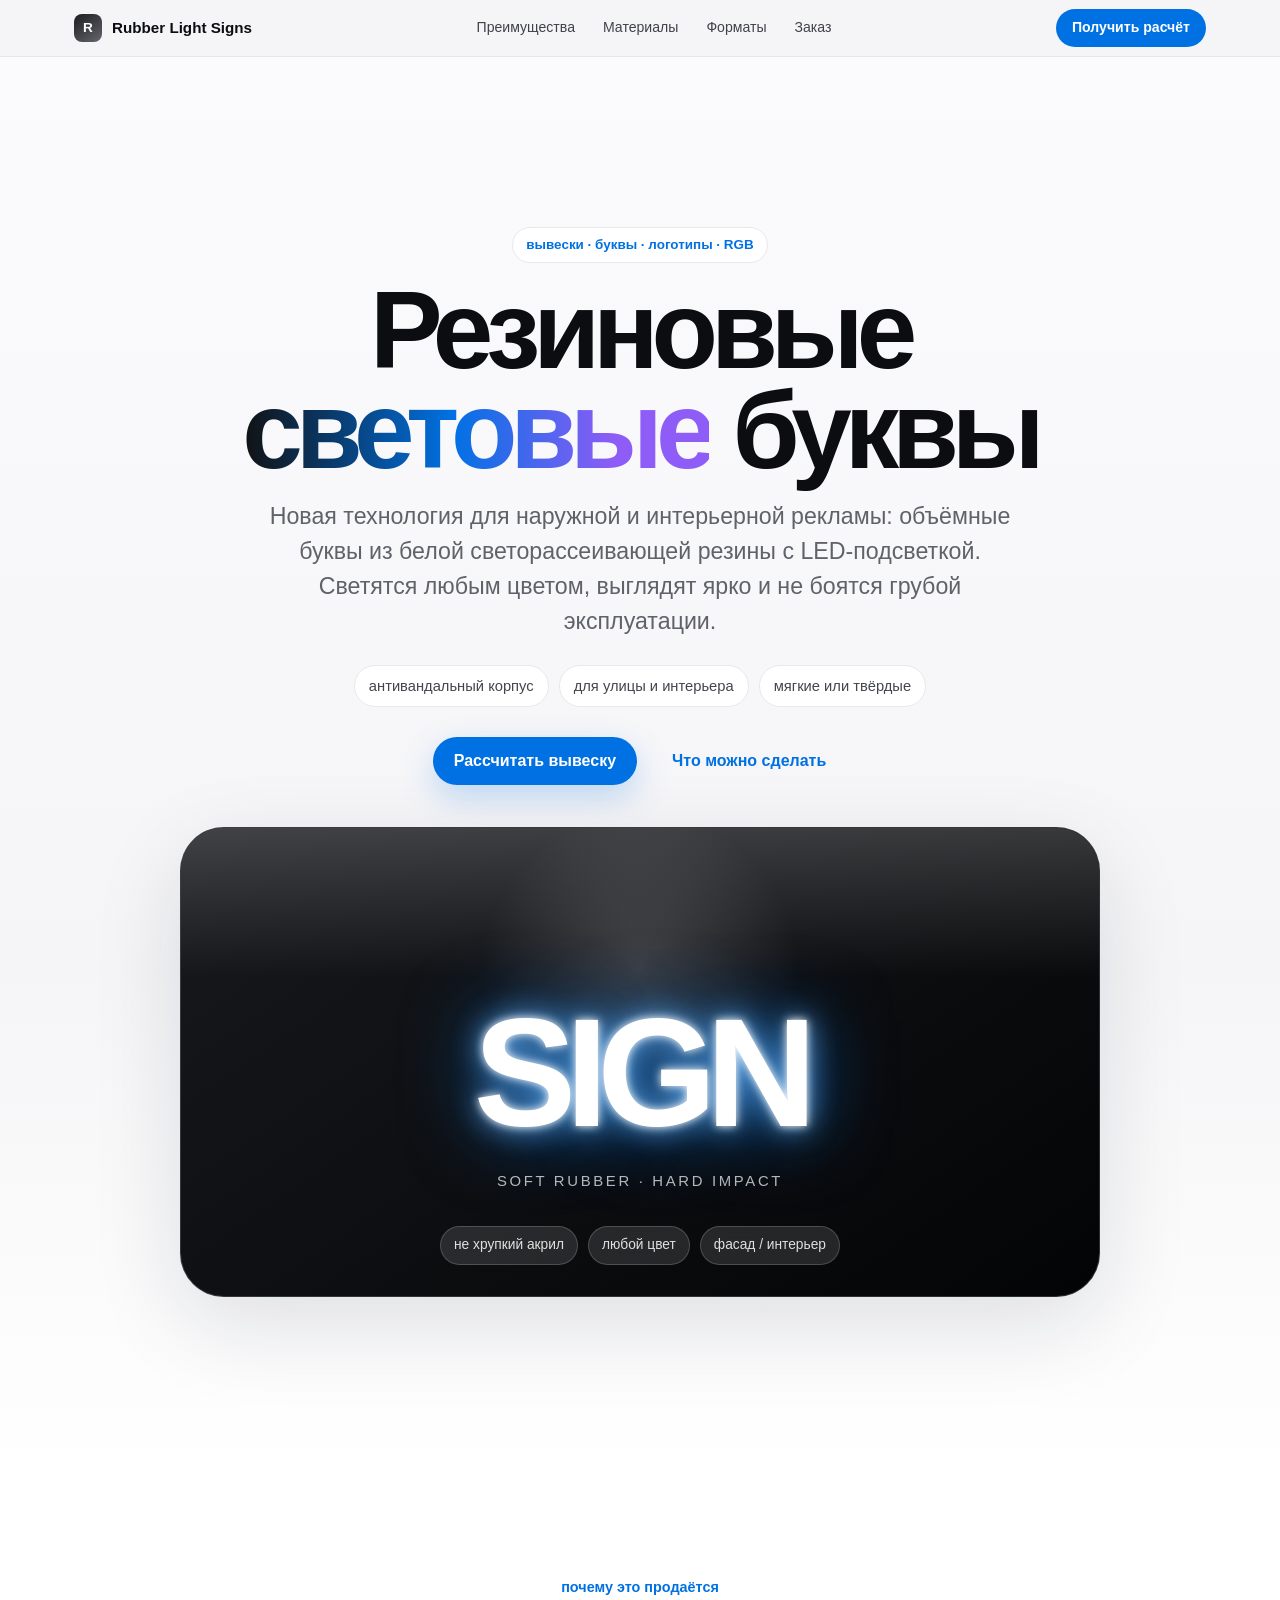
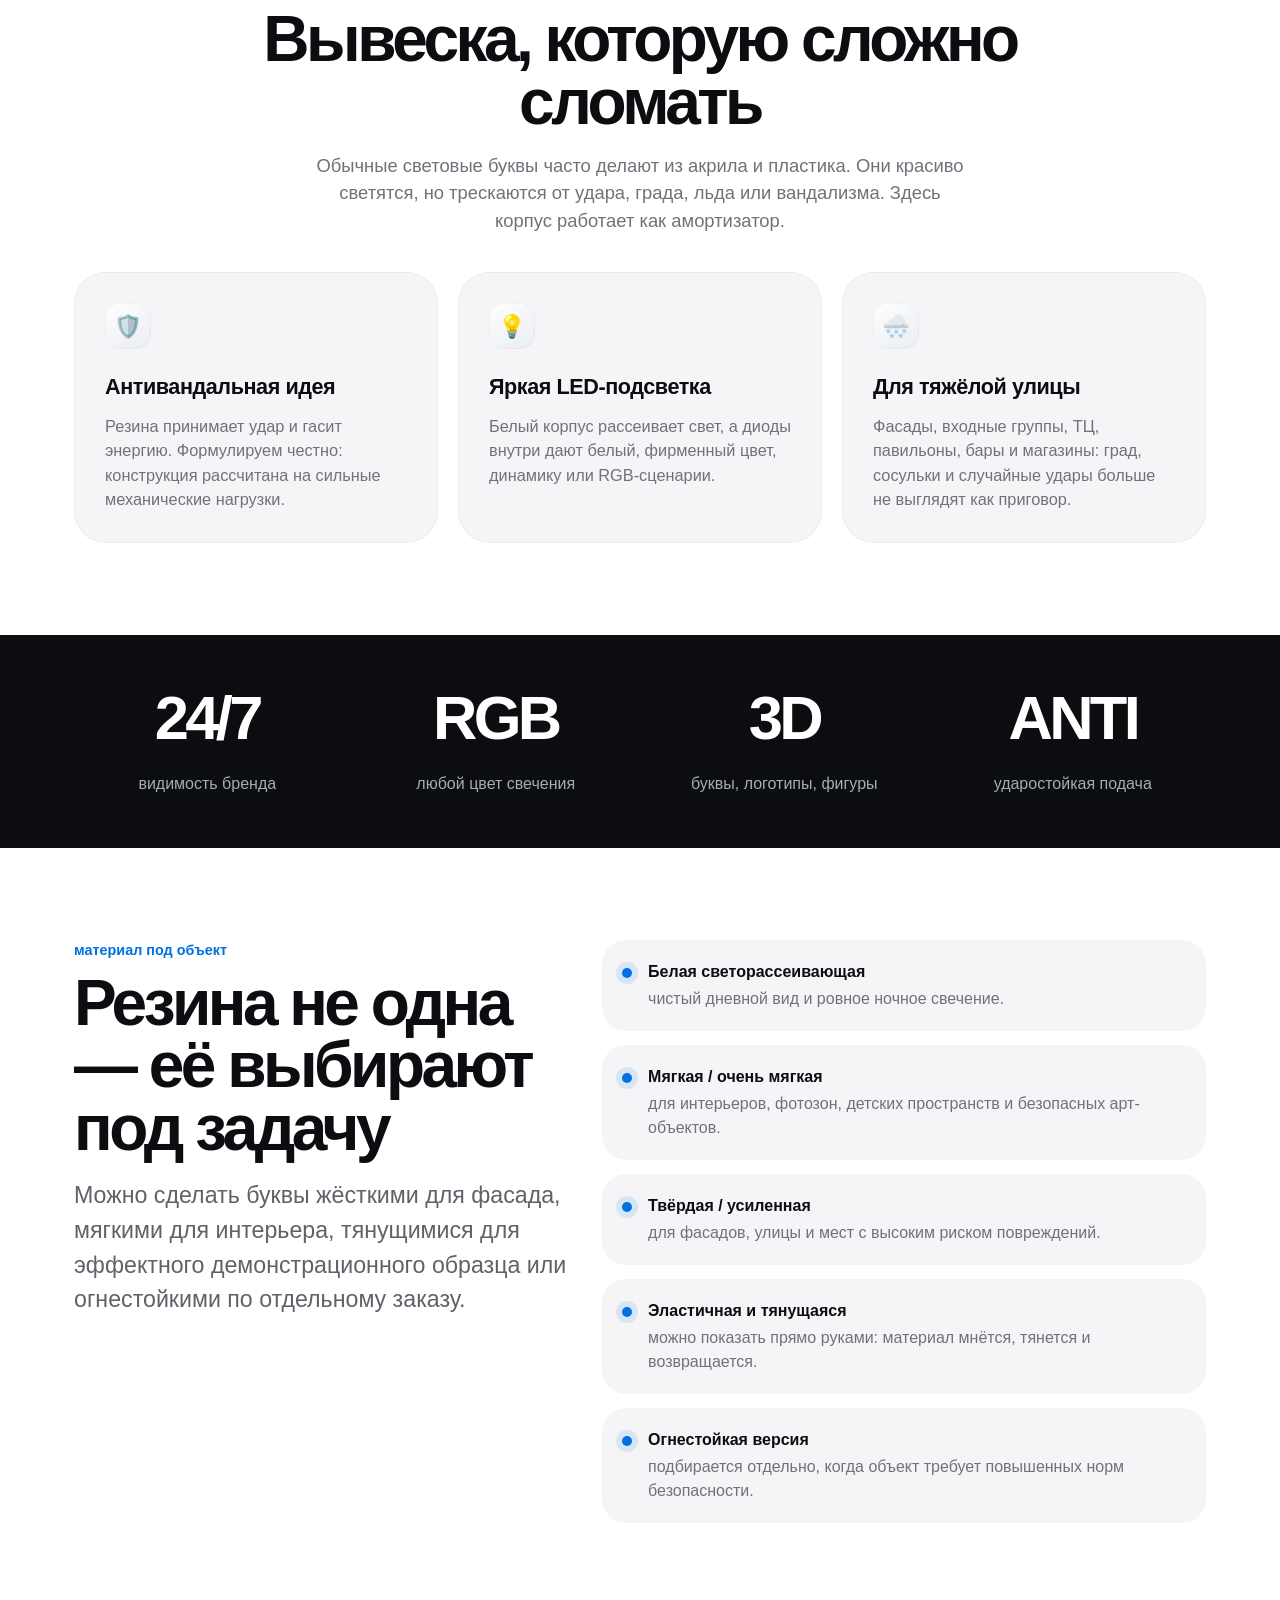
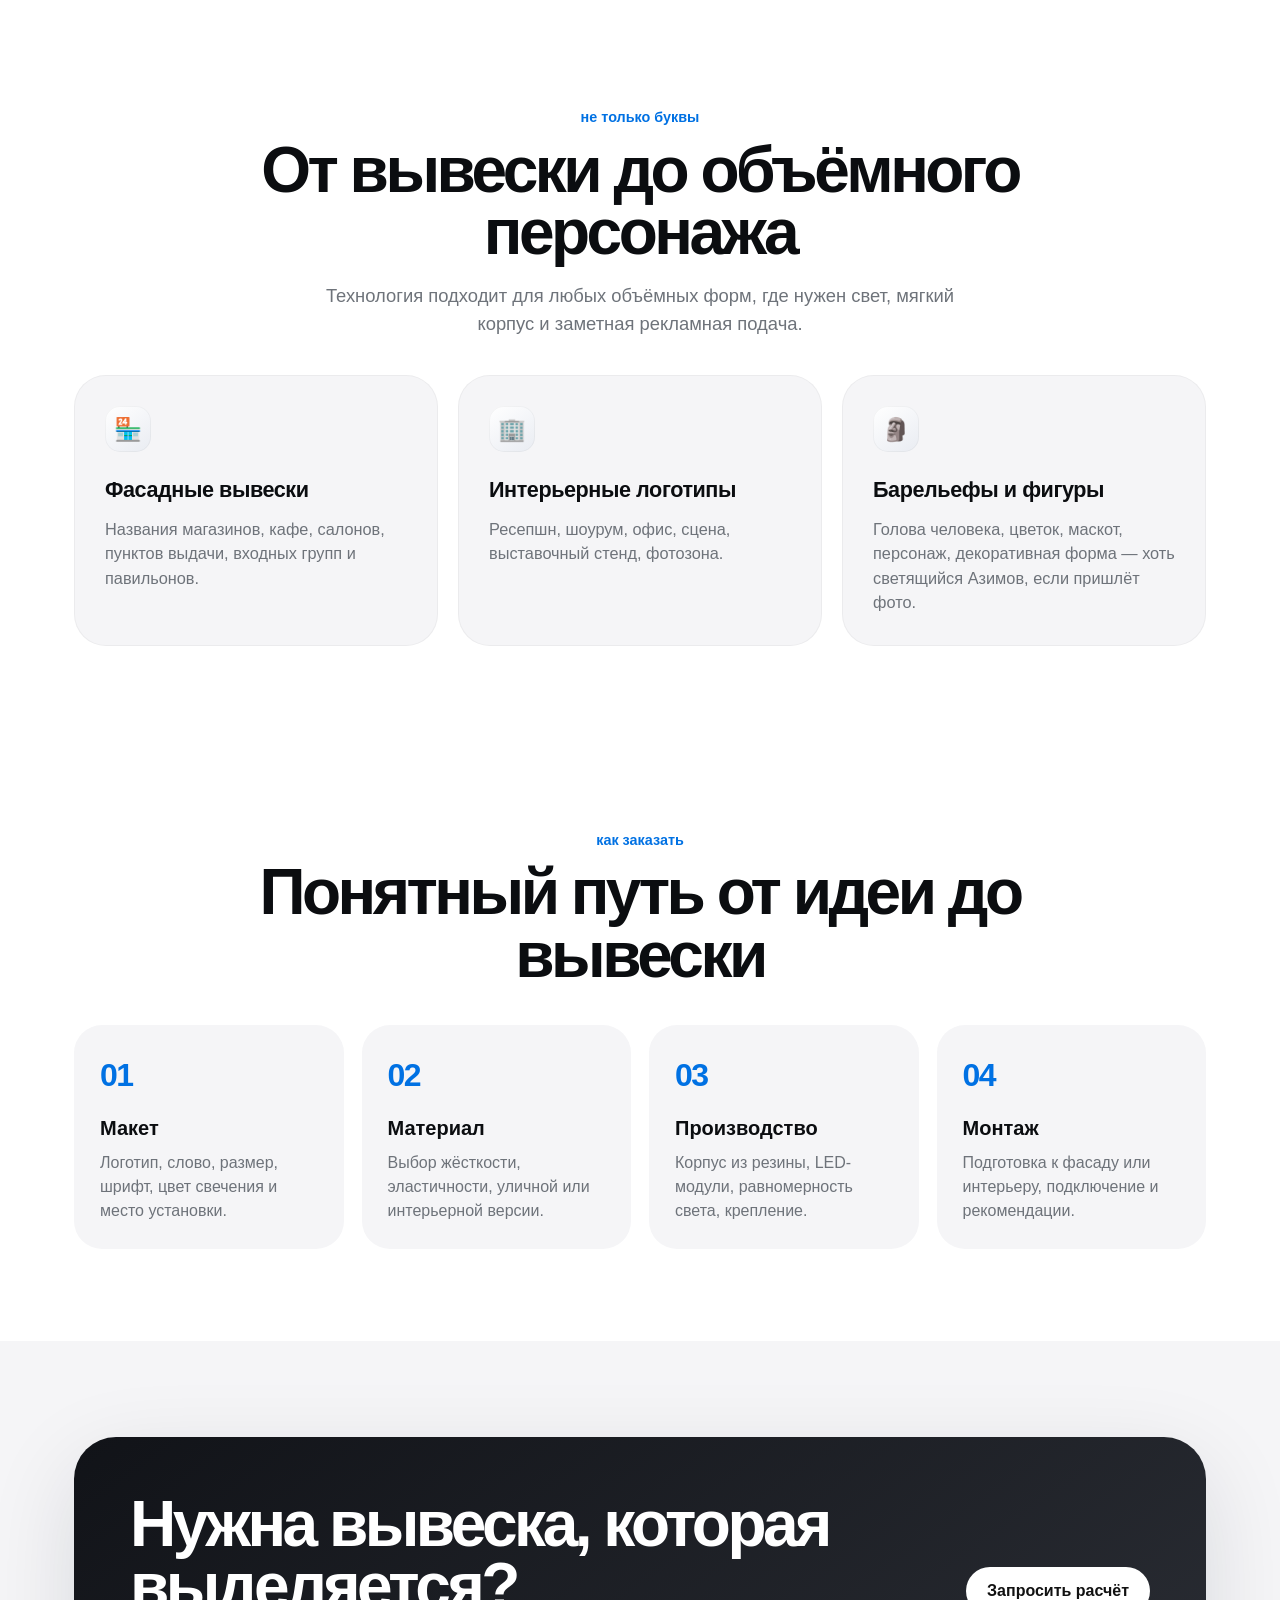
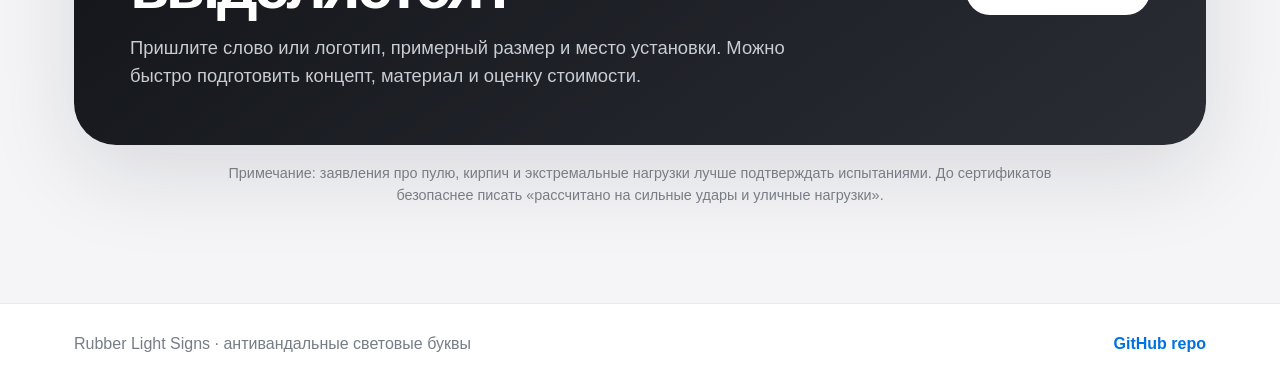
==== commit a4e28fbe: "Make landing page premium Apple-like" ====
--- a/ideas/rubber-letters.html
+++ b/ideas/rubber-letters.html
@@ -7,16 +7,15 @@
 <meta name="description" content="Изготовление антивандальных резиновых световых букв для фасадных вывесок, интерьерной рекламы, логотипов и объёмных арт-объектов.">
 <style>
 :root{
-  --ink:#17120f; --muted:#6f625b; --cream:#fff7ec; --paper:#fffdf8; --orange:#ff6a00; --red:#e9281b; --yellow:#ffd64d; --blue:#1b8cff; --green:#16a34a; --line:#eadfce; --shadow:0 20px 60px rgba(74,42,20,.16); --radius:28px;
-  --sans:Inter, Arial, Helvetica, sans-serif; --display:Impact, Haettenschweiler, "Arial Narrow Bold", sans-serif;
+  --ink:#0b0d10; --muted:#6e737a; --soft:#f5f5f7; --paper:#ffffff; --line:#e8e8ed; --blue:#0071e3; --silver:#d9dde4; --glow:#f6f8fb; --shadow:0 28px 90px rgba(15,23,42,.12); --radius:32px;
+  --sans:-apple-system,BlinkMacSystemFont,"SF Pro Display","SF Pro Text","Inter","Segoe UI",Arial,sans-serif;
 }
-*{box-sizing:border-box} html{scroll-behavior:smooth} body{margin:0;background:var(--cream);color:var(--ink);font-family:var(--sans);line-height:1.55} a{color:inherit;text-decoration:none}.wrap{max-width:1180px;margin:0 auto;padding:0 22px}
-.topbar{position:sticky;top:0;z-index:20;background:rgba(255,247,236,.88);backdrop-filter:blur(14px);border-bottom:1px solid var(--line)}.topbar .wrap{height:72px;display:flex;align-items:center;justify-content:space-between;gap:20px}.brand{display:flex;align-items:center;gap:12px;font-weight:900;letter-spacing:.02em}.brand-mark{width:42px;height:42px;border-radius:12px;background:linear-gradient(135deg,var(--orange),var(--red));box-shadow:0 8px 24px rgba(255,106,0,.34);display:grid;place-items:center;color:#fff;font-weight:1000}.nav{display:flex;gap:18px;color:var(--muted);font-size:.95rem}.phone{padding:10px 16px;border-radius:999px;background:var(--ink);color:white;font-weight:800;box-shadow:0 10px 24px rgba(0,0,0,.14)}
-.hero{position:relative;overflow:hidden;background:radial-gradient(circle at 75% 28%, rgba(255,214,77,.70), transparent 28%),linear-gradient(135deg,#fffaf1 0%,#fff2da 48%,#ffe3c2 100%);border-bottom:1px solid var(--line)}.hero::before{content:"";position:absolute;inset:0;background-image:linear-gradient(90deg,rgba(23,18,15,.045) 1px,transparent 1px),linear-gradient(rgba(23,18,15,.045) 1px,transparent 1px);background-size:34px 34px;mask-image:linear-gradient(to bottom,#000,transparent 85%)}.hero-grid{position:relative;display:grid;grid-template-columns:1fr .92fr;gap:46px;align-items:center;padding:76px 22px 86px}.eyebrow{display:inline-flex;gap:8px;align-items:center;padding:8px 13px;border-radius:999px;background:white;border:1px solid var(--line);font-weight:900;color:var(--red);text-transform:uppercase;font-size:.78rem;letter-spacing:.08em;box-shadow:0 8px 20px rgba(74,42,20,.08)}h1{margin:20px 0 16px;font-family:var(--display);font-size:clamp(3.1rem,8vw,7.2rem);line-height:.88;letter-spacing:.01em;text-transform:uppercase}.hero h1 span{color:var(--orange);text-shadow:3px 3px 0 var(--yellow)}.lead{max-width:680px;font-size:1.22rem;color:#3e332d}.proofs{display:flex;flex-wrap:wrap;gap:10px;margin:26px 0}.proofs span{background:#fff;border:1px solid var(--line);border-radius:999px;padding:10px 14px;font-weight:800;box-shadow:0 8px 20px rgba(74,42,20,.08)}.cta-row{display:flex;flex-wrap:wrap;gap:14px;margin-top:28px}.btn{display:inline-flex;align-items:center;justify-content:center;border-radius:999px;padding:15px 22px;font-weight:1000;border:2px solid var(--ink);transition:.18s transform,.18s box-shadow}.btn:hover{transform:translateY(-2px);box-shadow:0 14px 30px rgba(0,0,0,.14)}.btn-primary{background:var(--orange);color:#fff;box-shadow:5px 5px 0 var(--ink)}.btn-secondary{background:#fff;color:var(--ink)}
-.signboard{position:relative;min-height:430px;border-radius:38px;background:linear-gradient(180deg,#19100c,#080605);box-shadow:var(--shadow),inset 0 0 0 12px #2a1b13,inset 0 0 0 15px #f6b233;overflow:hidden;border:5px solid #fff}.signboard::before{content:"";position:absolute;inset:18px;border:2px dashed rgba(255,255,255,.18);border-radius:24px}.big-sign{position:absolute;left:26px;right:26px;top:80px;text-align:center;font-family:var(--display);font-size:clamp(4.6rem,12vw,8.7rem);letter-spacing:.01em;color:#fff;text-shadow:0 0 8px #fff,0 0 24px #ff6a00,0 0 60px #ff1744,0 0 100px #1b8cff;animation:neon 6s linear infinite}.subtitle-sign{position:absolute;left:34px;right:34px;top:245px;text-align:center;color:#ffe7bd;font-weight:900;letter-spacing:.15em;text-transform:uppercase}.shop-window{position:absolute;left:0;right:0;bottom:0;height:86px;background:linear-gradient(90deg,#ff6a00,#e9281b,#1b8cff);display:grid;grid-template-columns:repeat(3,1fr);align-items:center;color:#fff;font-weight:1000;text-align:center;text-transform:uppercase;font-size:.82rem}.shop-window span{border-right:1px solid rgba(255,255,255,.35);padding:0 8px}.shop-window span:last-child{border:0}@keyframes neon{0%,100%{filter:hue-rotate(0deg)}50%{filter:hue-rotate(120deg)}}
-section{padding:76px 0}.section-head{display:flex;align-items:end;justify-content:space-between;gap:24px;margin-bottom:28px}.kicker{font-weight:1000;color:var(--orange);text-transform:uppercase;letter-spacing:.09em;font-size:.82rem}h2{margin:6px 0 0;font-size:clamp(2rem,4vw,3.7rem);line-height:1;font-family:var(--display);text-transform:uppercase}.section-head p{max-width:420px;color:var(--muted);margin:0}.cards{display:grid;grid-template-columns:repeat(3,1fr);gap:18px}.card{background:var(--paper);border:1px solid var(--line);border-radius:var(--radius);padding:26px;box-shadow:0 12px 34px rgba(74,42,20,.08)}.icon{width:56px;height:56px;border-radius:18px;background:linear-gradient(135deg,var(--yellow),var(--orange));display:grid;place-items:center;font-size:1.65rem;margin-bottom:18px;box-shadow:0 8px 20px rgba(255,106,0,.22)}.card h3{margin:0 0 10px;font-size:1.25rem}.card p{margin:0;color:var(--muted)}
-.strip{background:var(--ink);color:white;transform:skewY(-1.2deg);margin:30px 0}.strip .wrap{transform:skewY(1.2deg);padding-top:34px;padding-bottom:34px;display:flex;gap:28px;align-items:center;justify-content:space-around;flex-wrap:wrap}.strip strong{font-family:var(--display);font-size:clamp(2rem,5vw,4.2rem);color:var(--yellow);line-height:1}.strip span{color:#f7dfc7;font-weight:800}.materials{display:grid;grid-template-columns:.9fr 1.1fr;gap:22px}.material-list{display:grid;gap:12px}.material{display:flex;gap:14px;align-items:flex-start;background:white;border:1px solid var(--line);border-radius:22px;padding:18px}.dot{width:16px;height:16px;border-radius:50%;background:var(--orange);box-shadow:0 0 0 6px rgba(255,106,0,.12);flex:0 0 auto;margin-top:5px}.material b{display:block;margin-bottom:4px}.material span{color:var(--muted)}.showcase{border-radius:var(--radius);background:linear-gradient(135deg,#fff,#fff0d6);border:1px solid var(--line);padding:28px;box-shadow:var(--shadow)}.showcase svg{width:100%;height:auto;display:block}.process{display:grid;grid-template-columns:repeat(4,1fr);gap:16px;counter-reset:step}.step{background:#fff;border:1px solid var(--line);border-radius:24px;padding:24px}.step:before{counter-increment:step;content:"0" counter(step);font-family:var(--display);font-size:2.6rem;color:var(--orange);display:block;line-height:1}.step h3{margin:12px 0 8px}.step p{color:var(--muted);margin:0}.cta{padding:80px 0 96px}.cta-box{position:relative;overflow:hidden;border-radius:38px;background:linear-gradient(135deg,var(--orange),var(--red));color:#fff;padding:44px;box-shadow:var(--shadow);display:grid;grid-template-columns:1fr auto;gap:24px;align-items:center}.cta-box h2{margin:0 0 10px;text-shadow:3px 3px 0 rgba(0,0,0,.22)}.cta-box p{margin:0;max-width:680px;color:#fff8ef}.cta-box .btn{background:white;color:var(--ink);border-color:white;box-shadow:5px 5px 0 rgba(0,0,0,.35)}.fineprint{margin-top:16px;color:#8c7c73;font-size:.92rem}footer{border-top:1px solid var(--line);padding:28px 0;color:var(--muted);background:#fffaf1}.foot{display:flex;justify-content:space-between;gap:18px;flex-wrap:wrap}.foot a{font-weight:900;color:var(--orange)}
-@media(max-width:920px){.hero-grid,.materials,.cta-box{grid-template-columns:1fr}.nav{display:none}.cards{grid-template-columns:1fr 1fr}.process{grid-template-columns:1fr 1fr}.section-head{display:block}.section-head p{margin-top:14px}.signboard{min-height:360px}.subtitle-sign{top:220px}}@media(max-width:620px){.topbar .wrap{height:auto;padding-top:12px;padding-bottom:12px;align-items:flex-start;flex-direction:column}.phone{width:100%;text-align:center}.cards,.process{grid-template-columns:1fr}.hero-grid{padding-top:48px}.shop-window{grid-template-columns:1fr;height:auto}.shop-window span{padding:10px;border-right:0;border-bottom:1px solid rgba(255,255,255,.35)}.big-sign{font-size:4.1rem;top:74px}.subtitle-sign{top:194px}.signboard{min-height:360px}.cta-box{padding:30px}}
+*{box-sizing:border-box} html{scroll-behavior:smooth} body{margin:0;background:var(--soft);color:var(--ink);font-family:var(--sans);line-height:1.5;-webkit-font-smoothing:antialiased} a{color:inherit;text-decoration:none}.wrap{max-width:1180px;margin:0 auto;padding:0 24px}
+.topbar{position:sticky;top:0;z-index:20;background:rgba(245,245,247,.78);backdrop-filter:saturate(180%) blur(22px);border-bottom:1px solid rgba(0,0,0,.06)}.topbar .wrap{height:56px;display:flex;align-items:center;justify-content:space-between;gap:22px}.brand{display:flex;align-items:center;gap:10px;font-weight:700;font-size:.95rem}.brand-mark{width:28px;height:28px;border-radius:8px;background:linear-gradient(145deg,#1d1d1f,#63666d);display:grid;place-items:center;color:white;font-size:.85rem}.nav{display:flex;gap:28px;color:#3f4248;font-size:.88rem}.phone{padding:8px 16px;border-radius:999px;background:var(--blue);color:white;font-weight:600;font-size:.88rem}
+.hero{position:relative;overflow:hidden;background:linear-gradient(180deg,#fbfbfd 0%,#f5f5f7 64%,#fff 100%)}.hero-grid{display:grid;grid-template-columns:1fr;gap:34px;text-align:center;padding:78px 24px 96px}.eyebrow{display:inline-flex;align-self:center;margin:0 auto;padding:7px 13px;border-radius:999px;background:#fff;border:1px solid var(--line);color:var(--blue);font-weight:600;font-size:.84rem}.hero h1{max-width:980px;margin:18px auto 18px;font-size:clamp(3.2rem,8.5vw,7.8rem);letter-spacing:-.065em;line-height:.92;font-weight:800}.hero h1 span{background:linear-gradient(90deg,#111 0%,#0071e3 45%,#8e5cf7 80%);-webkit-background-clip:text;background-clip:text;color:transparent}.lead{max-width:760px;margin:0 auto;color:#5f6369;font-size:clamp(1.08rem,2vw,1.45rem);font-weight:400}.proofs{display:flex;justify-content:center;flex-wrap:wrap;gap:10px;margin:26px auto 0}.proofs span{background:#fff;border:1px solid var(--line);border-radius:999px;padding:9px 14px;color:#42464d;font-size:.92rem}.cta-row{display:flex;justify-content:center;flex-wrap:wrap;gap:14px;margin-top:30px}.btn{display:inline-flex;align-items:center;justify-content:center;border-radius:999px;padding:12px 21px;font-weight:600;font-size:1rem;transition:.18s transform,.18s box-shadow}.btn:hover{transform:translateY(-1px)}.btn-primary{background:var(--blue);color:#fff;box-shadow:0 12px 34px rgba(0,113,227,.24)}.btn-secondary{background:transparent;color:var(--blue)}
+.signboard{position:relative;max-width:920px;width:100%;height:min(50vw,470px);min-height:330px;margin:8px auto 0;border-radius:44px;background:radial-gradient(circle at 50% 30%,rgba(255,255,255,.18),transparent 28%),linear-gradient(145deg,#17191d,#030405);box-shadow:var(--shadow),inset 0 0 0 1px rgba(255,255,255,.16);overflow:hidden}.signboard:before{content:"";position:absolute;inset:1px;border-radius:43px;background:linear-gradient(180deg,rgba(255,255,255,.18),transparent 32%);pointer-events:none}.big-sign{position:absolute;inset:28% 28px auto;text-align:center;font-size:clamp(4.4rem,12vw,10rem);font-weight:900;letter-spacing:-.07em;color:#fff;text-shadow:0 0 10px #fff,0 0 30px #69b7ff,0 0 80px #0071e3;animation:premiumGlow 7s ease-in-out infinite}.subtitle-sign{position:absolute;left:28px;right:28px;bottom:104px;text-align:center;color:rgba(255,255,255,.70);font-size:.93rem;letter-spacing:.18em;text-transform:uppercase}.shop-window{position:absolute;left:34px;right:34px;bottom:32px;display:flex;justify-content:center;gap:10px;flex-wrap:wrap}.shop-window span{padding:8px 13px;border-radius:999px;background:rgba(255,255,255,.12);border:1px solid rgba(255,255,255,.18);color:rgba(255,255,255,.86);font-size:.86rem;backdrop-filter:blur(12px)}@keyframes premiumGlow{0%,100%{text-shadow:0 0 10px #fff,0 0 30px #69b7ff,0 0 80px #0071e3}50%{text-shadow:0 0 12px #fff,0 0 34px #c084fc,0 0 90px #8e5cf7}}
+section{padding:92px 0;background:#fff}.section-head{text-align:center;margin:0 auto 38px;max-width:840px}.kicker{color:var(--blue);font-weight:700;font-size:.9rem;margin-bottom:10px}.section-head h2,h2{margin:0;font-size:clamp(2.3rem,5vw,4.8rem);letter-spacing:-.055em;line-height:.98;font-weight:800}.section-head p{margin:18px auto 0;max-width:650px;color:var(--muted);font-size:1.15rem}.cards{display:grid;grid-template-columns:repeat(3,1fr);gap:20px}.card{background:#f5f5f7;border:1px solid rgba(0,0,0,.04);border-radius:var(--radius);padding:30px;min-height:260px}.icon{width:46px;height:46px;border-radius:15px;background:linear-gradient(145deg,#fff,#e9ecf2);display:grid;place-items:center;font-size:1.4rem;margin-bottom:22px;box-shadow:inset 0 0 0 1px rgba(0,0,0,.04)}.card h3{margin:0 0 10px;font-size:1.35rem;letter-spacing:-.02em}.card p{margin:0;color:var(--muted);font-size:1.02rem}.strip{background:#0b0d10;color:white}.strip .wrap{padding:52px 24px;display:grid;grid-template-columns:repeat(4,1fr);gap:22px;text-align:center}.strip strong{display:block;font-size:clamp(2rem,4.8vw,4.4rem);letter-spacing:-.06em;line-height:1}.strip span{color:#a7abb3}.materials{display:grid;grid-template-columns:.9fr 1.1fr;gap:34px;align-items:start}.materials .lead{text-align:left;margin:18px 0 0}.material-list{display:grid;gap:14px}.material{display:flex;gap:16px;align-items:flex-start;background:#f5f5f7;border-radius:24px;padding:20px}.dot{width:10px;height:10px;border-radius:50%;background:var(--blue);box-shadow:0 0 0 6px rgba(0,113,227,.12);flex:0 0 auto;margin-top:8px}.material b{display:block;margin-bottom:3px}.material span{color:var(--muted)}.process{display:grid;grid-template-columns:repeat(4,1fr);gap:18px;counter-reset:step}.step{background:#f5f5f7;border-radius:28px;padding:26px}.step:before{counter-increment:step;content:"0" counter(step);display:block;color:var(--blue);font-weight:800;font-size:2rem;letter-spacing:-.05em}.step h3{margin:14px 0 8px;font-size:1.25rem}.step p{color:var(--muted);margin:0}.cta{padding:96px 0;background:#f5f5f7}.cta-box{border-radius:42px;background:linear-gradient(145deg,#111318,#2a2d34);color:white;padding:56px;box-shadow:var(--shadow);display:grid;grid-template-columns:1fr auto;gap:28px;align-items:center}.cta-box h2{color:white}.cta-box p{margin:16px 0 0;max-width:690px;color:#c8ccd3;font-size:1.15rem}.cta-box .btn{background:#fff;color:#111}.fineprint{max-width:880px;margin:18px auto 0;text-align:center;color:#777d86;font-size:.9rem}footer{padding:28px 0;background:#fff;color:#777d86;border-top:1px solid var(--line)}.foot{display:flex;justify-content:space-between;gap:18px;flex-wrap:wrap}.foot a{color:var(--blue);font-weight:600}
+@media(max-width:920px){.nav{display:none}.cards,.materials,.process,.cta-box{grid-template-columns:1fr}.strip .wrap{grid-template-columns:repeat(2,1fr)}.cta-box{text-align:center}.hero-grid{padding-top:56px}.signboard{height:430px}}@media(max-width:620px){.topbar .wrap{height:auto;padding-top:12px;padding-bottom:12px;flex-wrap:wrap}.phone{margin-left:auto}.hero h1{font-size:3.35rem}.cards{grid-template-columns:1fr}.strip .wrap{grid-template-columns:1fr}.signboard{min-height:320px;border-radius:30px}.subtitle-sign{bottom:120px}.shop-window{left:18px;right:18px;bottom:22px}.cta-box{padding:34px 24px;border-radius:30px}}
 </style>
 </head>
 <body>
